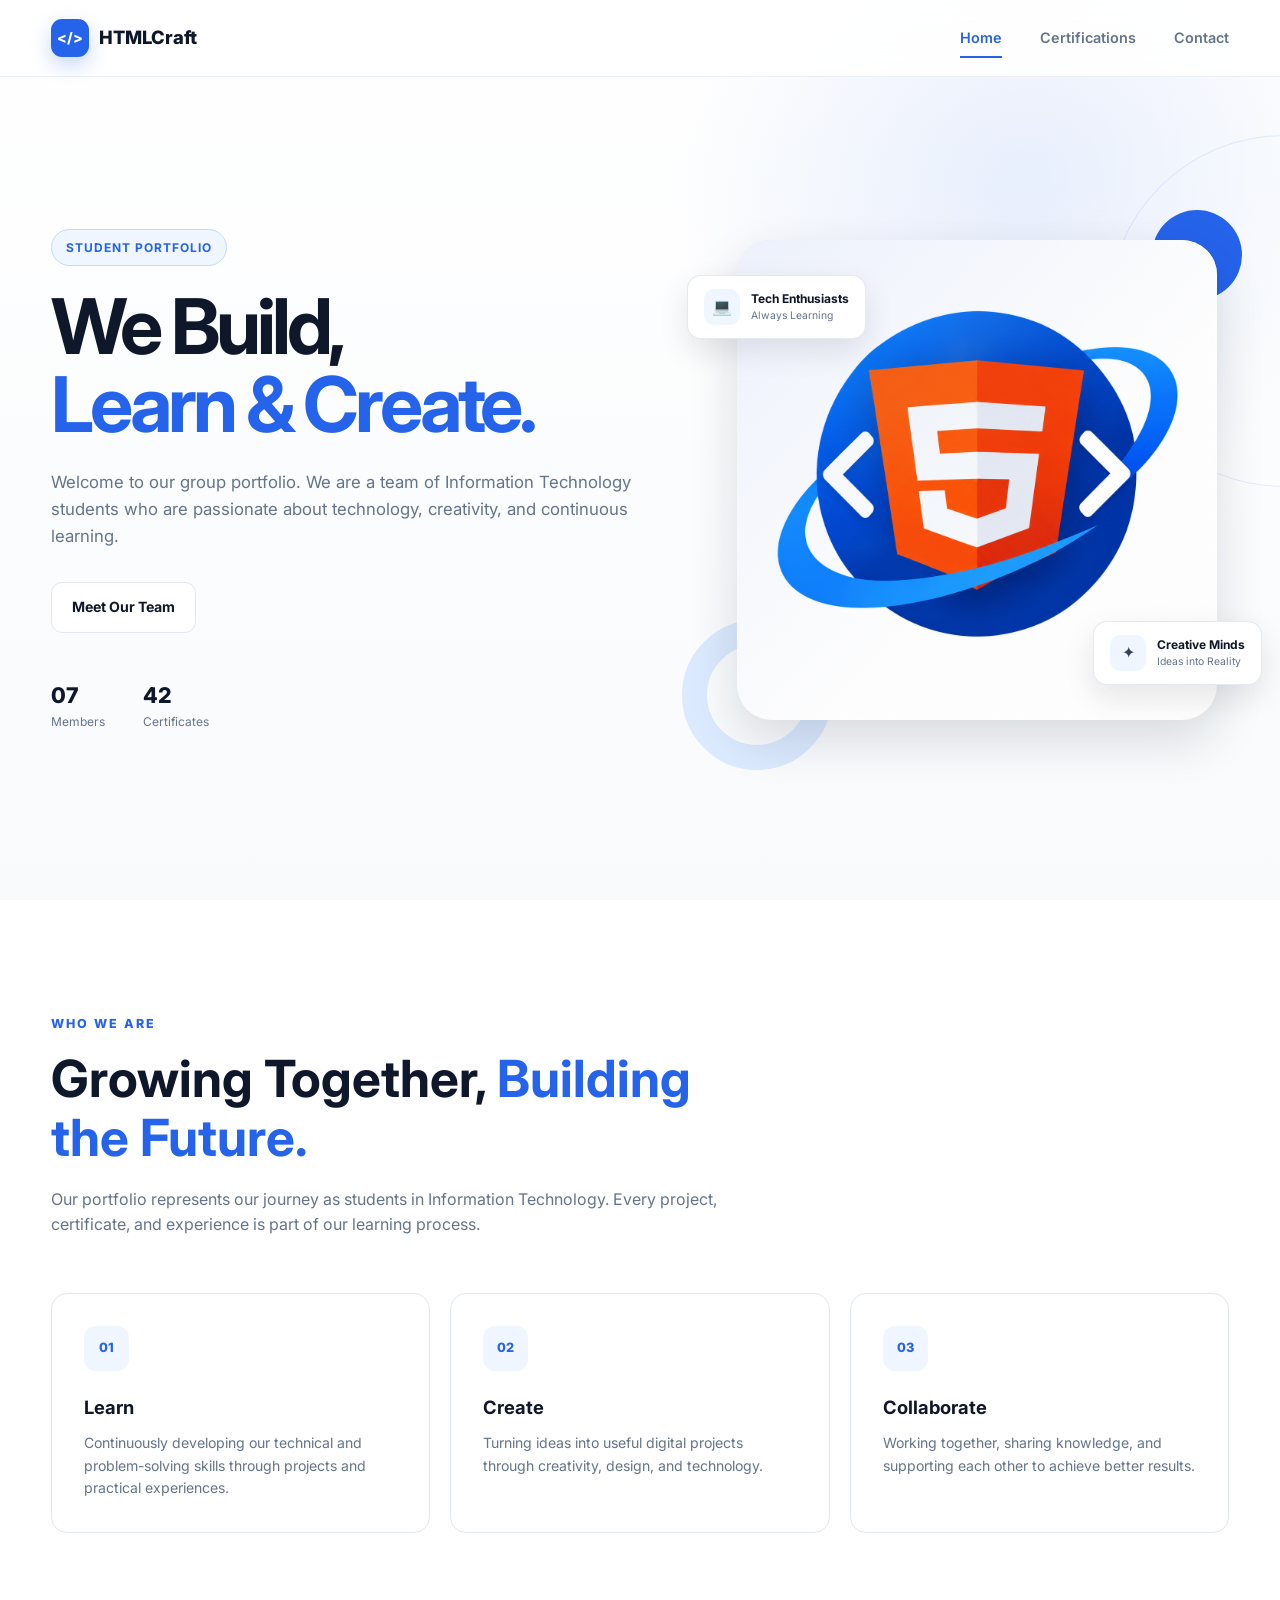
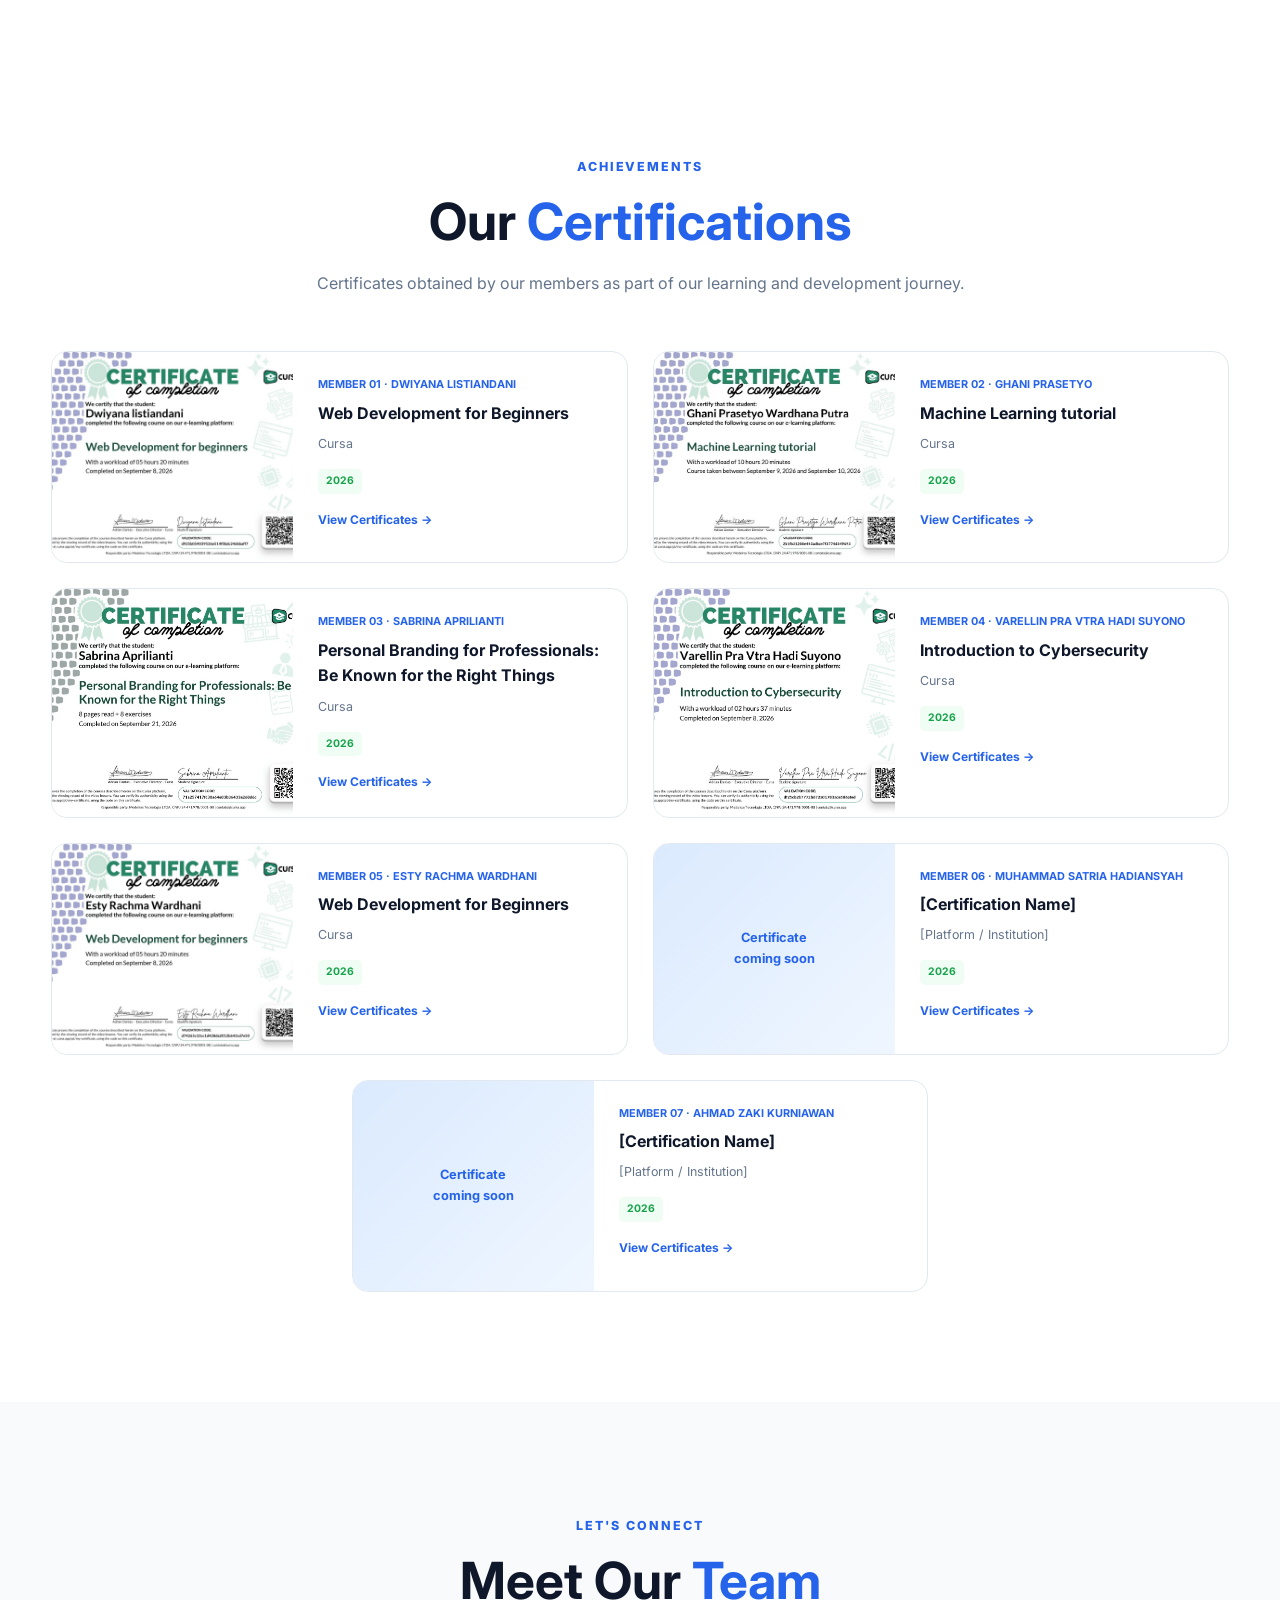
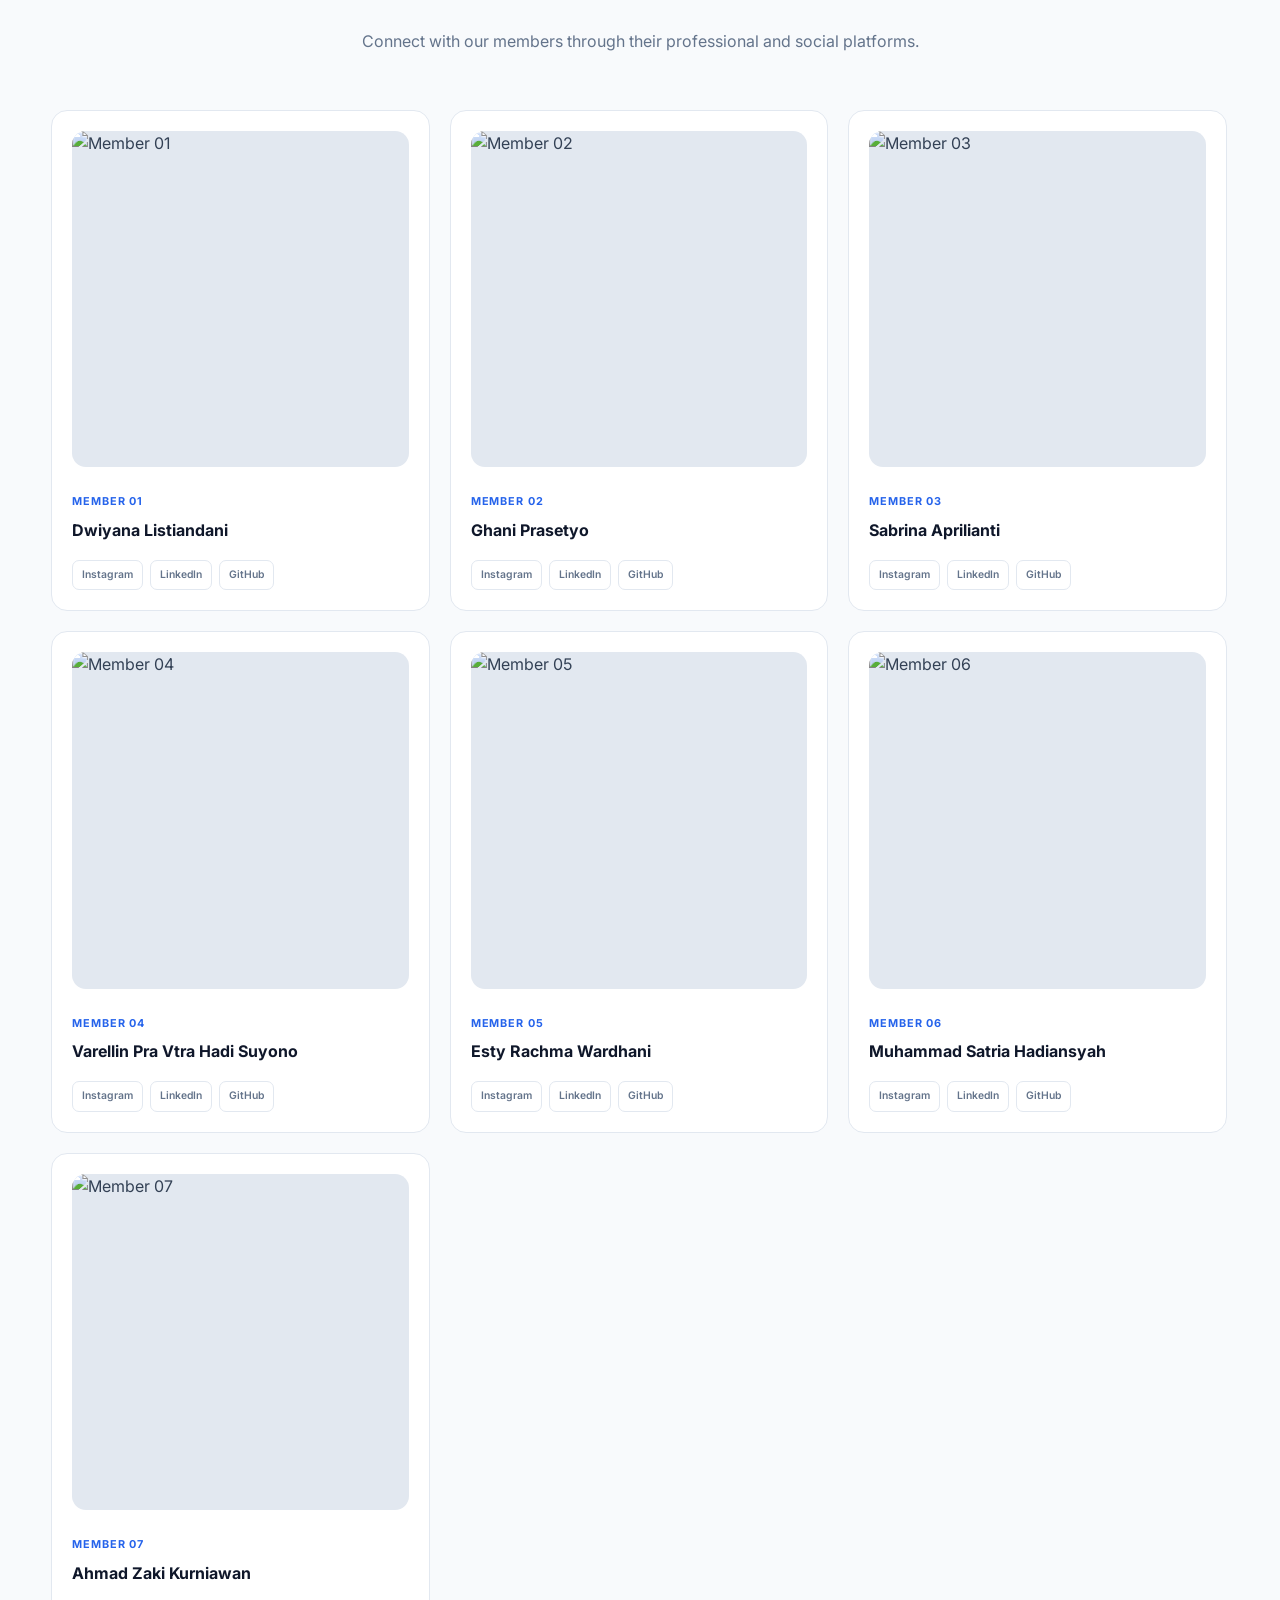
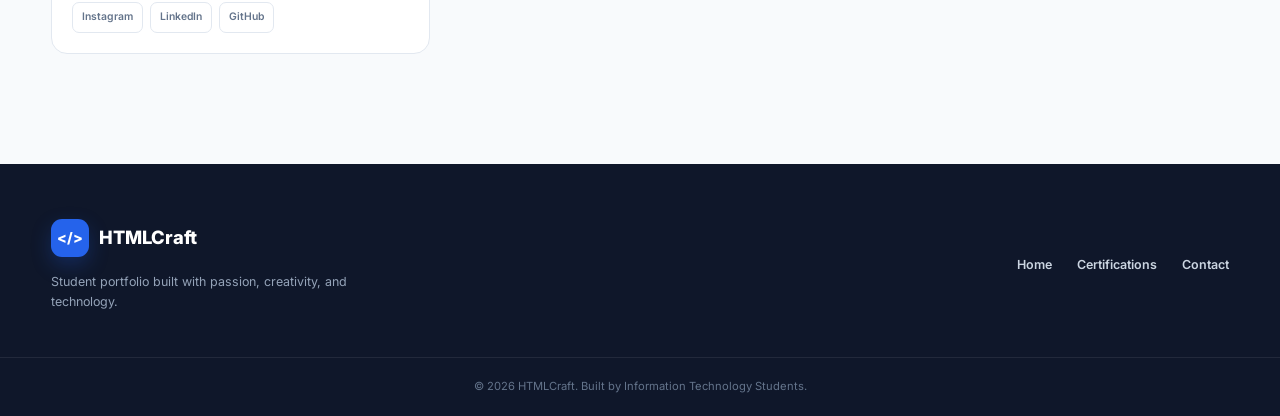
==== index.html @ 75cf4be9 "update sertifikat esty" ====
<!doctype html>
<html lang="en">
  <head>
    <meta charset="UTF-8" />
    <meta name="viewport" content="width=device-width, initial-scale=1.0" />

    <title>HTML_Creaft — Student Portfolio</title>

    <!-- Google Fonts -->
    <link rel="preconnect" href="https://fonts.googleapis.com" />
    <link rel="preconnect" href="https://fonts.gstatic.com" crossorigin />
    <link
      href="https://fonts.googleapis.com/css2?family=Inter:wght@400;500;600;700;800&display=swap"
      rel="stylesheet"
    />

    <!-- CSS -->
    <link rel="stylesheet" href="css/style.css" />
  </head>

  <body>
    <!-- ================= NAVBAR ================= -->
    <header class="navbar">
      <div class="container nav-container">
        <a href="#home" class="logo">
          <span class="logo-mark">&lt;/&gt;</span>
          <span>HTMLCraft</span>
        </a>

        <nav class="nav-menu" id="navMenu">
          <a href="#home" class="nav-link active" data-section="home">Home</a>
          <a href="#certifications" class="nav-link" data-section="certifications">Certifications</a>
          <a href="#contact" class="nav-link" data-section="contact">Contact</a>
        </nav>

        <button
          class="menu-toggle"
          id="menuToggle"
          aria-label="Open navigation menu"
        >
          <span></span>
          <span></span>
          <span></span>
        </button>
      </div>
    </header>

    <main>
      <!-- ================= HOME ================= -->
      <section class="hero" id="home">
        <div class="container hero-container">
          <!-- Hero Text -->
          <div class="hero-content">
            <span class="hero-badge"> Student Portfolio </span>

            <h1>
              We Build,
              <span>Learn & Create.</span>
            </h1>

            <p class="hero-description">
              Welcome to our group portfolio. We are a team of Information
              Technology students who are passionate about technology,
              creativity, and continuous learning.
            </p>

            <div class="hero-buttons">

              <a href="#contact" class="btn btn-secondary"> Meet Our Team </a>
            </div>

            <!-- Small statistics -->
            <div class="hero-stats">
              <div class="stat">
                <strong>07</strong>
                <span>Members</span>
              </div>

              <div class="stat">
                <strong>42</strong>
                <span>Certificates</span>
              </div>
            </div>
          </div>

          <!-- Hero Visual -->
          <div class="hero-visual">
            <div class="hero-image-wrapper">
              <div class="image-decoration decoration-one"></div>
              <div class="image-decoration decoration-two"></div>

              <div class="hero-image">
                <img
                  src="HTML5 Shield with Blue Orbit.png"
                  alt="HTMLCraft team"
                />
              </div>

              <!-- Floating Card -->
              <div class="floating-card floating-card-top">
                <span class="floating-icon">💻</span>
                <div>
                  <strong>Tech Enthusiasts</strong>
                  <small>Always Learning</small>
                </div>
              </div>

              <div class="floating-card floating-card-bottom">
                <span class="floating-icon">✦</span>
                <div>
                  <strong>Creative Minds</strong>
                  <small>Ideas into Reality</small>
                </div>
              </div>
            </div>
          </div>
        </div>
      </section>

      <!-- ================= ABOUT / INTRO ================= -->
      <section class="about section">
        <div class="container">
          <div class="section-heading">
            <span class="section-label">WHO WE ARE</span>

            <h2>
              Growing Together,
              <span>Building the Future.</span>
            </h2>

            <p>
              Our portfolio represents our journey as students in Information
              Technology. Every project, certificate, and experience is part of
              our learning process.
            </p>
          </div>

          <div class="about-grid">
            <div class="about-card">
              <div class="about-icon">01</div>

              <h3>Learn</h3>

              <p>
                Continuously developing our technical and problem-solving skills
                through projects and practical experiences.
              </p>
            </div>

            <div class="about-card">
              <div class="about-icon">02</div>

              <h3>Create</h3>

              <p>
                Turning ideas into useful digital projects through creativity,
                design, and technology.
              </p>
            </div>

            <div class="about-card">
              <div class="about-icon">03</div>

              <h3>Collaborate</h3>

              <p>
                Working together, sharing knowledge, and supporting each other
                to achieve better results.
              </p>
            </div>
          </div>
        </div>
      </section>

      <!-- ================= CERTIFICATION ================= -->
      <section class="certification section" id="certifications">
        <div class="container">
          <div class="section-heading section-heading-center">
            <span class="section-label"> ACHIEVEMENTS </span>

            <h2>
              Our
              <span>Certifications</span>
            </h2>

            <p>
              Certificates obtained by our members as part of our learning and
              development journey.
            </p>
          </div>

          <div class="certificate-grid">
            <!-- Certificate Member 01 -->
            <article class="certificate-card">
              <div class="certificate-image">
                <img
                  src="member-01/cert-1.jpg"
                  alt="Certificate Dwiyana Listiandani"
                  onerror="this.parentElement.classList.add('no-image');this.remove();"
                />
              </div>

              <div class="certificate-content">
                <span class="certificate-member"> Member 01 · Dwiyana Listiandani </span>

                <h3>Web Development for Beginners</h3>

                <p>Cursa</p>

                <span class="certificate-year"> 2026 </span>

                <a href="member-01/index.html" class="certificate-link">
                  View Certificates →
                </a>
              </div>
            </article>

            <!-- Certificate Member 02 -->
            <article class="certificate-card">
              <div class="certificate-image">
                <img
                  src="member-02/cert-1.jpg"
                  alt="Certificate Ghani Prasetyo"
                  onerror="this.parentElement.classList.add('no-image');this.remove();"
                />
              </div>

              <div class="certificate-content">
                <span class="certificate-member"> Member 02 · Ghani Prasetyo </span>

                <h3>Machine Learning tutorial</h3>

                <p>Cursa</p>

                <span class="certificate-year"> 2026 </span>

                <a href="member-02/index.html" class="certificate-link">
                  View Certificates →
                </a>
              </div>
            </article>

            <!-- Certificate Member 03 -->
            <article class="certificate-card">
              <div class="certificate-image">
                <img
                  src="member-03/cert-1.jpg"
                  alt="Certificate Sabrina Aprilianti"
                  onerror="this.parentElement.classList.add('no-image');this.remove();"
                />
              </div>

              <div class="certificate-content">
                <span class="certificate-member"> Member 03 · Sabrina Aprilianti </span>

                <h3>Personal Branding for Professionals: Be Known for the Right Things</h3>

                <p>Cursa</p>

                <span class="certificate-year"> 2026 </span>

                <a href="member-03/index.html" class="certificate-link">
                  View Certificates →
                </a>
              </div>
            </article>

            <!-- Certificate Member 04 -->
            <article class="certificate-card">
              <div class="certificate-image">
                <img
                  src="member-04/cert-1.jpeg"
                  alt="Certificate Varellin Pra Vtra Hadi Suyono"
                  onerror="this.parentElement.classList.add('no-image');this.remove();"
                />
              </div>

              <div class="certificate-content">
                <span class="certificate-member"> Member 04 · Varellin Pra Vtra Hadi Suyono </span>

                <h3>Introduction to Cybersecurity</h3>

                <p>Cursa</p>

                <span class="certificate-year"> 2026 </span>

                <a href="member-04/index.html" class="certificate-link">
                  View Certificates →
                </a>
              </div>
            </article>

            <!-- Certificate Member 05 -->
            <article class="certificate-card">
              <div class="certificate-image">
                <img
                  src="member-05/cert-1.jpg"
                  alt="Certificate Esty Rachma Wardhani"
                  onerror="this.parentElement.classList.add('no-image');this.remove();"
                />
              </div>

              <div class="certificate-content">
                <span class="certificate-member"> Member 05 · Esty Rachma Wardhani </span>

                <h3>Web Development for Beginners</h3>

                <p>Cursa</p>

                <span class="certificate-year"> 2026 </span>

                <a href="member-05/index.html" class="certificate-link">
                  View Certificates →
                </a>
              </div>
            </article>

            <!-- Certificate Member 06 -->
            <article class="certificate-card">
              <div class="certificate-image">
                <img
                  src="member-06/cert-1.jpg"
                  alt="Certificate Muhammad Satria Hadiansyah"
                  onerror="this.parentElement.classList.add('no-image');this.remove();"
                />
              </div>

              <div class="certificate-content">
                <span class="certificate-member"> Member 06 · Muhammad Satria Hadiansyah </span>

                <h3>[Certification Name]</h3>

                <p>[Platform / Institution]</p>

                <span class="certificate-year"> 2026 </span>

                <a href="member-06/index.html" class="certificate-link">
                  View Certificates →
                </a>
              </div>
            </article>

            <!-- Certificate Member 07 -->
            <article class="certificate-card">
              <div class="certificate-image">
                <img
                  src="member-07/cert-1.jpg"
                  alt="Certificate Ahmad Zaki Kurniawan"
                  onerror="this.parentElement.classList.add('no-image');this.remove();"
                />
              </div>

              <div class="certificate-content">
                <span class="certificate-member"> Member 07 · Ahmad Zaki Kurniawan </span>

                <h3>[Certification Name]</h3>

                <p>[Platform / Institution]</p>

                <span class="certificate-year"> 2026 </span>

                <a href="member-07/index.html" class="certificate-link">
                  View Certificates →
                </a>
              </div>
            </article>
          </div>
        </div>
      </section>

      <!-- ================= CONTACT ================= -->
      <section class="contact section" id="contact">
        <div class="container">
          <div class="section-heading section-heading-center">
            <span class="section-label"> LET'S CONNECT </span>

            <h2>
              Meet Our
              <span>Team</span>
            </h2>

            <p>
              Connect with our members through their professional and social
              platforms.
            </p>
          </div>

          <div class="members-grid">
            <!-- Member 1 -->
            <article class="member-card">
              <div class="member-image">
                <img
                  src="WhatsApp Image 2026-08-25 at 10.43.18.jpeg"
                  alt="Member 01"
                />
              </div>

              <div class="member-info">
                <span class="member-role"> Member 01 </span>

                <h3>Dwiyana Listiandani</h3>

                <div class="social-links">
                  <a
                    href="https://instagram.com/ynalstdn"
                    target="_blank"
                    aria-label="Instagram"
                  >
                    Instagram
                  </a>

                  <a
                    href="https://www.linkedin.com/in/dwi-yana-69056b42b/"
                    target="_blank"
                    aria-label="LinkedIn"
                  >
                    LinkedIn
                  </a>

                  <a
                    href="https://github.com/dwiyana12"
                    target="_blank"
                    aria-label="GitHub"
                  >
                    GitHub
                  </a>
                </div>
              </div>
            </article>

            <!-- Member 2 -->
            <article class="member-card">
              <div class="member-image">
                <img src="1787063438136.png" alt="Member 02" />
              </div>

              <div class="member-info">
                <span class="member-role"> Member 02 </span>

                <h3>Ghani Prasetyo</h3>

                <div class="social-links">
                  <a href="https://instagram.com/ghanipwp_" target="_blank">
                    Instagram
                  </a>

                  <a
                    href="https://www.linkedin.com/in/ghani-prasetyo-9216b642a?utm_source=share_via&utm_content=profile&utm_medium=member_ios"
                    target="_blank"
                  >
                    LinkedIn
                  </a>

                  <a href="https://github.com/Ghani-Prasetyo" target="_blank">
                    GitHub
                  </a>
                </div>
              </div>
            </article>

            <!-- Member 3 -->
            <article class="member-card">
              <div class="member-image">
                <img src="1787152727975.jpg" alt="Member 03" />
              </div>

              <div class="member-info">
                <span class="member-role"> Member 03 </span>

                <h3>Sabrina Aprilianti</h3>

                <div class="social-links">
                  <a href="https://instagram.com/sbrinaap_" target="_blank">
                    Instagram
                  </a>

                  <a
                    href="https://id.linkedin.com/in/sabrina-aprilianti-33143242b"
                    target="_blank"
                  >
                    LinkedIn
                  </a>

                  <a
                    href="https://github.com/sabrinaaprilianti440-ai"
                    target="_blank"
                  >
                    GitHub
                  </a>
                </div>
              </div>
            </article>

            <!-- Member 4 -->
            <article class="member-card">
              <div class="member-image">
                <img src="1787227420527.png" alt="Member 04" />
              </div>

              <div class="member-info">
                <span class="member-role"> Member 04 </span>

                <h3>Varellin Pra Vtra Hadi Suyono</h3>

                <div class="social-links">
                  <a href="https://instagram.com/varllinn" target="_blank">
                    Instagram
                  </a>

                  <a
                    href="https://www.linkedin.com/in/varelin-pra-a5774842b/"
                    target="_blank"
                  >
                    LinkedIn
                  </a>

                  <a href="https://github.com/Varellin-node" target="_blank">
                    GitHub
                  </a>
                </div>
              </div>
            </article>

            <!-- Member 5 -->
            <article class="member-card">
              <div class="member-image">
                <img src="1787143454616.png" alt="Member 05" />
              </div>

              <div class="member-info">
                <span class="member-role"> Member 05 </span>

                <h3>Esty Rachma Wardhani</h3>

                <div class="social-links">
                  <a href="https://instagram.com/rchm4__" target="_blank">
                    Instagram
                  </a>

                  <a
                    href="https://www.linkedin.com/in/esty-rachma-wardhani-a84837411?utm_source=share_via&utm_content=profile&utm_medium=member_android"
                    target="_blank"
                  >
                    LinkedIn
                  </a>

                  <a
                    href="https://github.com/EstyRachmaWardhani"
                    target="_blank"
                  >
                    GitHub
                  </a>
                </div>
              </div>
            </article>

            <!-- Member 6 -->
            <article class="member-card">
              <div class="member-image">
                <img src="1787232842586.png" alt="Member 06" />
              </div>

              <div class="member-info">
                <span class="member-role"> Member 06 </span>

                <h3>Muhammad Satria Hadiansyah</h3>

                <div class="social-links">
                  <a href="https://instagram.com/sat.ria_h" target="_blank">
                    Instagram
                  </a>

                  <a
                    href="https://www.linkedin.com/in/m-satria-hadiansyah-a6946842b"
                    target="_blank"
                  >
                    LinkedIn
                  </a>

                  <a
                    href="https://github.com/Satria-Hadiansyah"
                    target="_blank"
                  >
                    GitHub
                  </a>
                </div>
              </div>
            </article>
            <!-- Member 7 -->
            <article class="member-card">
              <div class="member-image">
                <img src="1787231195574.png" alt="Member 07" />
              </div>

              <div class="member-info">
                <span class="member-role"> Member 07 </span>

                <h3>Ahmad Zaki Kurniawan</h3>

                <div class="social-links">
                  <a href="https://instagram.com/ryzafocalors" target="_blank">
                    Instagram
                  </a>

                  <a
                    href="https://www.linkedin.com/in/ahmad-zaki-63880842b"
                    target="_blank"
                  >
                    LinkedIn
                  </a>

                  <a
                    href="https://github.com/AhmadZakiKurniawan"
                    target="_blank"
                  >
                    GitHub
                  </a>
                </div>
              </div>
            </article>
          </div>
        </div>
      </section>
    </main>

    <!-- ================= FOOTER ================= -->
    <footer class="footer">
      <div class="container footer-container">
        <div class="footer-brand">
          <a href="#home" class="logo">
            <span class="logo-mark">&lt;/&gt;</span>
            <span>HTMLCraft</span>
          </a>

          <p>
            Student portfolio built with passion, creativity, and technology.
          </p>
        </div>

        <div class="footer-links">
          <a href="#home">Home</a>
          <a href="#certifications">Certifications</a>
          <a href="#contact">Contact</a>
        </div>
      </div>

      <div class="footer-bottom">
        <p>© 2026 HTMLCraft. Built by Information Technology Students.</p>
      </div>
    </footer>

    <!-- JavaScript -->
    <script src="js/script.js"></script>
  </body>
</html>
---- css/style.css ----
/* =========================================================
   TECHNOVA — STUDENT PORTFOLIO
   style.css
   ========================================================= */


/* =========================================================
   1. ROOT VARIABLES
   ========================================================= */

:root {
    --primary: #2563eb;
    --primary-dark: #1d4ed8;
    --primary-light: #eff6ff;

    --dark: #0f172a;
    --dark-soft: #1e293b;

    --text: #334155;
    --text-light: #64748b;

    --white: #ffffff;
    --background: #f8fafc;
    --border: #e2e8f0;

    --success: #16a34a;

    --shadow-sm: 0 4px 15px rgba(15, 23, 42, 0.06);
    --shadow-md: 0 12px 30px rgba(15, 23, 42, 0.10);
    --shadow-lg: 0 20px 50px rgba(15, 23, 42, 0.14);

    --radius-sm: 10px;
    --radius-md: 16px;
    --radius-lg: 24px;

    --container: 1180px;

    --transition: 0.3s ease;
}


/* =========================================================
   2. RESET
   ========================================================= */

* {
    margin: 0;
    padding: 0;
    box-sizing: border-box;
}

html {
    scroll-behavior: smooth;
    scroll-padding-top: 90px;
}

body {
    font-family: "Inter", sans-serif;
    background: var(--background);
    color: var(--text);
    line-height: 1.6;
    overflow-x: hidden;
}

img {
    display: block;
    width: 100%;
    max-width: 100%;
}

a {
    color: inherit;
    text-decoration: none;
}

button {
    font: inherit;
}

ul {
    list-style: none;
}


/* =========================================================
   3. GLOBAL
   ========================================================= */

.container {
    width: min(92%, var(--container));
    margin-inline: auto;
}

.section {
    padding: 110px 0;
}

.section-heading {
    max-width: 700px;
    margin-bottom: 55px;
}

.section-heading-center {
    text-align: center;
    margin-left: auto;
    margin-right: auto;
}

.section-label {
    display: inline-block;

    color: var(--primary);

    font-size: 0.78rem;
    font-weight: 800;
    letter-spacing: 0.16em;

    margin-bottom: 15px;
}

.section-heading h2 {
    color: var(--dark);

    font-size: clamp(2rem, 4vw, 3.2rem);
    line-height: 1.15;

    margin-bottom: 20px;
}

.section-heading h2 span {
    color: var(--primary);
}

.section-heading p {
    color: var(--text-light);
    font-size: 1rem;
}


/* =========================================================
   4. NAVBAR
   ========================================================= */

.navbar {
    position: fixed;
    top: 0;
    left: 0;

    width: 100%;

    z-index: 1000;

    background: rgba(255, 255, 255, 0.88);
    backdrop-filter: blur(14px);

    border-bottom: 1px solid rgba(226, 232, 240, 0.7);

    transition: var(--transition);
}

.nav-container {
    min-height: 76px;

    display: flex;
    align-items: center;
    justify-content: space-between;
}


/* Logo */

.logo {
    display: inline-flex;
    align-items: center;
    gap: 10px;

    color: var(--dark);

    font-size: 1.15rem;
    font-weight: 800;
}

.logo-mark {
    width: 38px;
    height: 38px;

    display: grid;
    place-items: center;

    border-radius: 11px;

    background: var(--primary);
    color: var(--white);

    font-size: 0.9rem;
    font-weight: 800;

    box-shadow: 0 8px 20px rgba(37, 99, 235, 0.25);
}


/* Navigation */

.nav-menu {
    display: flex;
    align-items: center;
    gap: 38px;
}

.nav-link {
    position: relative;

    color: var(--text-light);

    font-size: 0.9rem;
    font-weight: 600;

    padding: 8px 0;

    transition: var(--transition);
}

.nav-link::after {
    content: "";

    position: absolute;

    left: 0;
    bottom: 0;

    width: 0;
    height: 2px;

    background: var(--primary);

    transition: var(--transition);
}

.nav-link:hover,
.nav-link.active {
    color: var(--primary);
}

.nav-link:hover::after,
.nav-link.active::after {
    width: 100%;
}


/* Mobile menu button */

.menu-toggle {
    display: none;

    width: 42px;
    height: 42px;

    border: 1px solid var(--border);
    border-radius: 10px;

    background: var(--white);

    cursor: pointer;
}

.menu-toggle span {
    display: block;

    width: 20px;
    height: 2px;

    margin: 4px auto;

    background: var(--dark);

    transition: var(--transition);
}


/* =========================================================
   5. HERO
   ========================================================= */

.hero {
    position: relative;

    min-height: 100vh;

    padding-top: 150px;
    padding-bottom: 90px;

    display: flex;
    align-items: center;

    background:
        radial-gradient(
            circle at 80% 20%,
            rgba(37, 99, 235, 0.10),
            transparent 28%
        ),
        linear-gradient(
            180deg,
            #ffffff 0%,
            #f8fafc 100%
        );

    overflow: hidden;
}

.hero::before {
    content: "";

    position: absolute;

    width: 350px;
    height: 350px;

    top: 15%;
    right: -180px;

    border: 1px solid rgba(37, 99, 235, 0.12);

    border-radius: 50%;
}

.hero-container {
    display: flex;

    align-items: center;
    justify-content: space-between;

    gap: 80px;
}


/* Hero content */

.hero-content {
    width: 52%;
}

.hero-badge {
    display: inline-flex;

    padding: 8px 14px;

    margin-bottom: 22px;

    border: 1px solid #bfdbfe;
    border-radius: 50px;

    background: var(--primary-light);
    color: var(--primary);

    font-size: 0.75rem;
    font-weight: 700;
    letter-spacing: 0.08em;
    text-transform: uppercase;
}

.hero h1 {
    max-width: 700px;

    color: var(--dark);

    font-size: clamp(3rem, 6vw, 5.5rem);

    line-height: 1.02;

    letter-spacing: -0.055em;

    margin-bottom: 25px;
}

.hero h1 span {
    display: block;
    color: var(--primary);
}

.hero-description {
    max-width: 610px;

    color: var(--text-light);

    font-size: 1.05rem;

    margin-bottom: 32px;
}


/* Hero buttons */

.hero-buttons {
    display: flex;

    align-items: center;

    gap: 14px;

    margin-bottom: 45px;
}

.btn {
    display: inline-flex;

    align-items: center;
    justify-content: center;

    gap: 10px;

    padding: 13px 20px;

    border-radius: 11px;

    font-size: 0.88rem;
    font-weight: 700;

    transition: var(--transition);
}

.btn-primary {
    background: var(--primary);
    color: var(--white);

    box-shadow: 0 10px 25px rgba(37, 99, 235, 0.22);
}

.btn-primary:hover {
    background: var(--primary-dark);

    transform: translateY(-3px);

    box-shadow: 0 15px 30px rgba(37, 99, 235, 0.28);
}

.btn-secondary {
    border: 1px solid var(--border);

    background: var(--white);

    color: var(--dark);
}

.btn-secondary:hover {
    border-color: var(--primary);

    color: var(--primary);

    transform: translateY(-3px);
}


/* Hero statistics */

.hero-stats {
    display: flex;

    align-items: center;

    gap: 38px;
}

.stat {
    display: flex;
    flex-direction: column;
}

.stat strong {
    color: var(--dark);

    font-size: 1.35rem;
    font-weight: 800;
}

.stat span {
    color: var(--text-light);

    font-size: 0.75rem;
}


/* =========================================================
   6. HERO VISUAL
   ========================================================= */

.hero-visual {
    width: 44%;

    display: flex;
    justify-content: center;
}

.hero-image-wrapper {
    position: relative;

    width: min(100%, 480px);
}

.hero-image {
    position: relative;

    aspect-ratio: 1 / 1;

    overflow: hidden;

    border-radius: 35px;

    background: #dbeafe;

    box-shadow: var(--shadow-lg);

    z-index: 2;
}

.hero-image::after {
    content: "";

    position: absolute;

    inset: 0;

    background:
        linear-gradient(
            135deg,
            rgba(37, 99, 235, 0.08),
            transparent 60%
        );
}

.hero-image img {
    height: 100%;

    object-fit: cover;

    transition: transform 0.7s ease;
}

.hero-image:hover img {
    transform: scale(1.04);
}


/* Decorations */

.image-decoration {
    position: absolute;

    border-radius: 50%;
}

.decoration-one {
    width: 90px;
    height: 90px;

    top: -30px;
    right: -25px;

    background: var(--primary);

    z-index: 1;
}

.decoration-two {
    width: 150px;
    height: 150px;

    bottom: -50px;
    left: -55px;

    border: 25px solid #dbeafe;

    background: transparent;

    z-index: 1;
}


/* Floating cards */

.floating-card {
    position: absolute;

    display: flex;

    align-items: center;

    gap: 11px;

    padding: 13px 16px;

    background: var(--white);

    border: 1px solid rgba(226, 232, 240, 0.9);

    border-radius: 14px;

    box-shadow: var(--shadow-md);

    z-index: 3;
}

.floating-card strong {
    display: block;

    color: var(--dark);

    font-size: 0.75rem;
}

.floating-card small {
    display: block;

    color: var(--text-light);

    font-size: 0.65rem;
}

.floating-icon {
    width: 36px;
    height: 36px;

    display: grid;
    place-items: center;

    border-radius: 10px;

    background: var(--primary-light);

    font-size: 1rem;
}

.floating-card-top {
    top: 35px;
    left: -50px;
}

.floating-card-bottom {
    bottom: 35px;
    right: -45px;
}


/* =========================================================
   7. ABOUT
   ========================================================= */

.about {
    background: var(--white);
}

.about-grid {
    display: flex;

    gap: 20px;
}

.about-card {
    flex: 1;

    padding: 32px;

    border: 1px solid var(--border);

    border-radius: var(--radius-md);

    background: var(--white);

    transition: var(--transition);
}

.about-card:hover {
    transform: translateY(-7px);

    border-color: #bfdbfe;

    box-shadow: var(--shadow-md);
}

.about-icon {
    width: 45px;
    height: 45px;

    display: grid;
    place-items: center;

    margin-bottom: 22px;

    border-radius: 12px;

    background: var(--primary-light);

    color: var(--primary);

    font-size: 0.8rem;
    font-weight: 800;
}

.about-card h3 {
    color: var(--dark);

    font-size: 1.15rem;

    margin-bottom: 10px;
}

.about-card p {
    color: var(--text-light);

    font-size: 0.88rem;
}


/* =========================================================
   8. PORTFOLIO
   ========================================================= */

.portfolio {
    background: var(--background);
}

.portfolio-filter {
    display: flex;

    justify-content: center;

    gap: 8px;

    margin-bottom: 40px;
}

.filter-btn {
    padding: 9px 18px;

    border: 1px solid var(--border);
    border-radius: 50px;

    background: var(--white);

    color: var(--text-light);

    font-size: 0.78rem;
    font-weight: 600;

    cursor: pointer;

    transition: var(--transition);
}

.filter-btn:hover,
.filter-btn.active {
    border-color: var(--primary);

    background: var(--primary);

    color: var(--white);
}


/* Portfolio grid */

.portfolio-grid {
    display: flex;

    flex-direction: row;

    flex-wrap: wrap;

    gap: 25px;
}

.portfolio-card {
    width: calc(50% - 12.5px);

    overflow: hidden;

    border: 1px solid var(--border);

    border-radius: var(--radius-lg);

    background: var(--white);

    box-shadow: var(--shadow-sm);

    transition: var(--transition);
}

.portfolio-card:hover {
    transform: translateY(-8px);

    box-shadow: var(--shadow-lg);
}


/* Portfolio image */

.portfolio-image {
    position: relative;

    height: 250px;

    overflow: hidden;

    background: #e2e8f0;
}

.portfolio-image img {
    height: 100%;

    object-fit: cover;

    transition: transform 0.6s ease;
}

.portfolio-card:hover .portfolio-image img {
    transform: scale(1.06);
}

.portfolio-category {
    position: absolute;

    left: 18px;
    bottom: 18px;

    padding: 7px 11px;

    border-radius: 7px;

    background: rgba(15, 23, 42, 0.82);

    color: var(--white);

    font-size: 0.68rem;
    font-weight: 600;
}


/* Portfolio content */

.portfolio-content {
    padding: 25px;
}

.portfolio-member {
    color: var(--primary);

    font-size: 0.7rem;
    font-weight: 700;

    text-transform: uppercase;

    letter-spacing: 0.08em;
}

.portfolio-content h3 {
    color: var(--dark);

    font-size: 1.2rem;

    margin: 7px 0 9px;
}

.portfolio-content p {
    color: var(--text-light);

    font-size: 0.83rem;

    margin-bottom: 18px;
}


/* Technology tags */

.tech-stack {
    display: flex;

    flex-wrap: wrap;

    gap: 6px;

    margin-bottom: 20px;
}

.tech-stack span {
    padding: 5px 9px;

    border-radius: 6px;

    background: #f1f5f9;

    color: var(--text);

    font-size: 0.65rem;
    font-weight: 600;
}

.project-link {
    color: var(--primary);

    font-size: 0.78rem;
    font-weight: 700;

    transition: var(--transition);
}

.project-link:hover {
    color: var(--primary-dark);

    letter-spacing: 0.02em;
}


/* =========================================================
   9. CERTIFICATION
   ========================================================= */

.certification {
    background: var(--white);
}

.certificate-grid {
    display: flex;

    flex-direction: row;

    flex-wrap: wrap;

    gap: 25px;
}

.certificate-card {
    display: flex;

    width: calc(50% - 12.5px);

    overflow: hidden;

    border: 1px solid var(--border);

    border-radius: var(--radius-md);

    background: var(--white);

    transition: var(--transition);
}

.certificate-card:hover {
    transform: translateY(-5px);

    box-shadow: var(--shadow-md);
}

.certificate-image {
    width: 42%;

    min-height: 210px;

    background: #e2e8f0;
}

.certificate-image img {
    height: 100%;

    object-fit: cover;
}

.certificate-content {
    width: 58%;

    padding: 25px;
}

.certificate-member {
    color: var(--primary);

    font-size: 0.68rem;
    font-weight: 700;

    text-transform: uppercase;
}

.certificate-content h3 {
    color: var(--dark);

    font-size: 1rem;

    margin: 8px 0;
}

.certificate-content p {
    color: var(--text-light);

    font-size: 0.78rem;

    margin-bottom: 12px;
}

.certificate-year {
    display: inline-block;

    margin-bottom: 16px;

    padding: 4px 8px;

    border-radius: 5px;

    background: #f0fdf4;

    color: var(--success);

    font-size: 0.65rem;
    font-weight: 700;
}

.certificate-link {
    display: block;

    color: var(--primary);

    font-size: 0.75rem;
    font-weight: 700;
}


/* =========================================================
   10. CONTACT / TEAM
   ========================================================= */

.contact {
    background: var(--background);
}

.members-grid {
    display: flex;

    flex-direction: row;

    flex-wrap: wrap;

    gap: 20px;
}

.member-card {
    width: calc(33.333% - 14px);

    padding: 20px;

    border: 1px solid var(--border);

    border-radius: var(--radius-md);

    background: var(--white);

    transition: var(--transition);
}

.member-card:hover {
    transform: translateY(-6px);

    box-shadow: var(--shadow-md);
}


/* Member image */

.member-image {
    width: 100%;

    aspect-ratio: 1 / 1;

    overflow: hidden;

    margin-bottom: 20px;

    border-radius: 14px;

    background: #e2e8f0;
}

.member-image img {
    height: 100%;

    object-fit: cover;

    transition: transform 0.5s ease;
}

.member-card:hover .member-image img {
    transform: scale(1.05);
}


/* Member info */

.member-role {
    color: var(--primary);

    font-size: 0.68rem;
    font-weight: 700;

    text-transform: uppercase;

    letter-spacing: 0.08em;
}

.member-info h3 {
    color: var(--dark);

    font-size: 1rem;

    margin: 5px 0 16px;
}


/* Social links */

.social-links {
    display: flex;

    flex-wrap: wrap;

    gap: 7px;
}

.social-links a {
    padding: 6px 9px;

    border: 1px solid var(--border);

    border-radius: 7px;

    color: var(--text-light);

    font-size: 0.65rem;
    font-weight: 600;

    transition: var(--transition);
}

.social-links a:hover {
    border-color: var(--primary);

    background: var(--primary);

    color: var(--white);
}


/* =========================================================
   11. FOOTER
   ========================================================= */

.footer {
    background: var(--dark);

    color: var(--white);
}

.footer-container {
    display: flex;

    align-items: center;
    justify-content: space-between;

    gap: 40px;

    padding-top: 55px;
    padding-bottom: 45px;
}

.footer .logo {
    color: var(--white);

    margin-bottom: 15px;
}

.footer-brand p {
    max-width: 350px;

    color: #94a3b8;

    font-size: 0.78rem;
}

.footer-links {
    display: flex;

    gap: 25px;
}

.footer-links a {
    color: #cbd5e1;

    font-size: 0.78rem;
    font-weight: 600;

    transition: var(--transition);
}

.footer-links a:hover {
    color: var(--white);
}

.footer-bottom {
    padding: 20px;

    border-top: 1px solid rgba(255, 255, 255, 0.08);

    text-align: center;
}

.footer-bottom p {
    color: #64748b;

    font-size: 0.7rem;
}


/* =========================================================
   12. SCROLL ANIMATION
   ========================================================= */

.about-card,
.portfolio-card,
.certificate-card,
.member-card {
    opacity: 1;

    transform: translateY(0);
}


/* =========================================================
   13. RESPONSIVE — TABLET
   ========================================================= */

@media (max-width: 900px) {

    .section {
        padding: 85px 0;
    }


    /* Navbar */

    .nav-menu {
        gap: 22px;
    }


    /* Hero */

    .hero {
        padding-top: 130px;
    }

    .hero-container {
        gap: 45px;
    }

    .hero h1 {
        font-size: clamp(2.8rem, 7vw, 4.2rem);
    }

    .hero-content {
        width: 54%;
    }

    .hero-visual {
        width: 46%;
    }

    .floating-card-top {
        left: -25px;
    }

    .floating-card-bottom {
        right: -20px;
    }


    /* Portfolio */

    .portfolio-card {
        width: calc(50% - 12.5px);
    }


    /* Team */

    .member-card {
        width: calc(50% - 10px);
    }


    /* Certificates */

    .certificate-card {
        width: 100%;
    }

}


/* =========================================================
   14. RESPONSIVE — MOBILE
   ========================================================= */

@media (max-width: 700px) {

    .section {
        padding: 70px 0;
    }


    /* Navbar */

    .nav-container {
        min-height: 68px;
    }

    .menu-toggle {
        display: block;
    }

    .nav-menu {
        position: absolute;

        top: 68px;
        left: 0;

        width: 100%;

        display: flex;

        flex-direction: column;

        align-items: stretch;

        gap: 0;

        padding: 12px 4% 20px;

        background: rgba(255, 255, 255, 0.98);

        border-bottom: 1px solid var(--border);

        box-shadow: var(--shadow-md);

        opacity: 0;

        visibility: hidden;

        transform: translateY(-10px);

        transition: var(--transition);
    }

    .nav-menu.active {
        opacity: 1;

        visibility: visible;

        transform: translateY(0);
    }

    .nav-link {
        padding: 13px 5px;
    }

    .nav-link::after {
        display: none;
    }


    /* Hero */

    .hero {
        min-height: auto;

        padding-top: 120px;
        padding-bottom: 70px;
    }

    .hero-container {

        flex-direction: column;

        align-items: stretch;

        gap: 65px;
    }

    .hero-content,
    .hero-visual {
        width: 100%;
    }

    .hero h1 {
        font-size: clamp(2.7rem, 14vw, 4rem);
    }

    .hero-description {
        font-size: 0.9rem;
    }

    .hero-buttons {
        flex-wrap: wrap;
    }

    .hero-stats {
        gap: 25px;
    }

    .hero-visual {
        justify-content: center;
    }

    .hero-image-wrapper {
        width: min(100%, 400px);
    }

    .floating-card-top {
        left: -10px;
    }

    .floating-card-bottom {
        right: -10px;
    }


    /* About */

    .about-grid {
        flex-direction: column;
    }

    .about-card {
        width: 100%;
    }


    /* Portfolio */

    .portfolio-grid {
        flex-direction: column;
    }

    .portfolio-card {
        width: 100%;
    }

    .portfolio-filter {
        flex-wrap: wrap;
    }


    /* Certificates */

    .certificate-grid {
        flex-direction: column;
    }

    .certificate-card {
        width: 100%;

        flex-direction: column;
    }

    .certificate-image {
        width: 100%;

        height: 220px;

        min-height: auto;
    }

    .certificate-content {
        width: 100%;
    }


    /* Members */

    .members-grid {
        flex-direction: column;
    }

    .member-card {
        width: 100%;
    }


    /* Footer */

    .footer-container {
        flex-direction: column;

        align-items: flex-start;
    }

    .footer-links {
        flex-wrap: wrap;
    }

}


/* =========================================================
   15. SMALL MOBILE
   ========================================================= */

@media (max-width: 420px) {

    .container {
        width: min(90%, var(--container));
    }

    .logo {
        font-size: 1rem;
    }

    .logo-mark {
        width: 34px;
        height: 34px;

        font-size: 0.75rem;
    }

    .hero h1 {
        font-size: 2.65rem;
    }

    .hero-buttons {
        flex-direction: column;

        align-items: stretch;
    }

    .btn {
        width: 100%;
    }

    .hero-stats {
        justify-content: space-between;
    }

    .floating-card {
        padding: 10px 12px;
    }

    .floating-card strong {
        font-size: 0.65rem;
    }

    .floating-card small {
        font-size: 0.58rem;
    }

    .floating-card-top {
        left: -5px;
        top: 20px;
    }

    .floating-card-bottom {
        right: -5px;
        bottom: 20px;
    }

}

/* =========================================================
   16. TAMBAHAN — SERTIFIKAT (halaman utama & certificates.html)
   ========================================================= */

/* 7 kartu: kartu terakhir otomatis di tengah */
.certificate-grid {
    justify-content: center;
}

.certificate-member {
    display: block;
    line-height: 1.4;
}

.certificate-count {
    display: inline-block;
    margin: 0 0 16px 6px;
    padding: 4px 8px;

    border-radius: 5px;

    background: var(--primary-light);
    color: var(--primary);

    font-size: 0.65rem;
    font-weight: 700;
}

/* Placeholder kalau gambar belum diupload */
.no-image {
    position: relative;
    background: linear-gradient(135deg, #dbeafe, #eff6ff);
}

.no-image::before {
    content: "Certificate\A coming soon";
    white-space: pre;
    text-align: center;

    position: absolute;
    inset: 0;

    display: grid;
    place-items: center;

    color: var(--primary);
    font-size: 0.8rem;
    font-weight: 700;
}


/* ---------- Halaman certificates.html ---------- */

.member-hero {
    padding: 130px 0 40px;

    background:
        radial-gradient(circle at 80% 20%, rgba(37, 99, 235, 0.10), transparent 30%),
        linear-gradient(180deg, #ffffff 0%, #f8fafc 100%);
}

.back-link {
    display: inline-block;
    margin-bottom: 28px;

    color: var(--primary);
    font-size: 0.85rem;
    font-weight: 700;

    transition: var(--transition);
}

.back-link:hover {
    color: var(--primary-dark);
    transform: translateX(-4px);
}

.member-banner {
    display: flex;
    align-items: center;
    gap: 28px;
}

.member-banner-photo {
    flex-shrink: 0;

    width: 110px;
    height: 110px;

    overflow: hidden;

    border: 4px solid var(--white);
    border-radius: 50%;

    background: #e2e8f0;

    box-shadow: var(--shadow-md);
}

.member-banner-photo img {
    height: 100%;
    object-fit: cover;
}

.member-banner h1 {
    margin: 4px 0 12px;

    color: var(--dark);

    font-size: clamp(1.6rem, 4vw, 2.6rem);
    line-height: 1.15;
    letter-spacing: -0.03em;
}

.section-tight {
    padding: 40px 0 100px;
}

.gallery-grid {
    display: grid;
    grid-template-columns: repeat(3, 1fr);
    gap: 24px;
}

.gallery-card {
    overflow: hidden;

    border: 1px solid var(--border);
    border-radius: var(--radius-md);

    background: var(--white);

    transition: var(--transition);
}

.gallery-card:hover {
    transform: translateY(-6px);
    box-shadow: var(--shadow-md);
}

.gallery-image {
    display: block;

    width: 100%;
    aspect-ratio: 4 / 3;

    overflow: hidden;

    border: 0;

    background: #e2e8f0;

    cursor: zoom-in;
}

.gallery-image.no-image {
    cursor: default;
}

.gallery-image img {
    height: 100%;
    object-fit: cover;

    transition: transform 0.5s ease;
}

.gallery-card:hover .gallery-image img {
    transform: scale(1.05);
}

.gallery-body {
    padding: 20px 22px 24px;
}

.gallery-body h3 {
    margin: 8px 0;

    color: var(--dark);
    font-size: 1rem;
}

.gallery-body p {
    margin-bottom: 12px;

    color: var(--text-light);
    font-size: 0.8rem;
}

.gallery-body .certificate-year {
    margin-bottom: 0;
}

/* Navigasi antar anggota */
.member-nav {
    display: flex;
    align-items: center;
    justify-content: space-between;
    gap: 16px;

    margin-top: 60px;
    padding-top: 30px;

    border-top: 1px solid var(--border);
}

.member-switcher {
    display: flex;
    flex-wrap: wrap;
    justify-content: center;
    gap: 6px;
}

.switch-chip {
    width: 34px;
    height: 34px;

    display: grid;
    place-items: center;

    border: 1px solid var(--border);
    border-radius: 50%;

    background: var(--white);
    color: var(--text-light);

    font-size: 0.72rem;
    font-weight: 700;

    transition: var(--transition);
}

.switch-chip:hover,
.switch-chip.active {
    border-color: var(--primary);
    background: var(--primary);
    color: var(--white);
}

/* Lightbox */
.lightbox {
    position: fixed;
    inset: 0;
    z-index: 2000;

    display: flex;
    flex-direction: column;
    align-items: center;
    justify-content: center;
    gap: 14px;

    padding: 30px;

    background: rgba(15, 23, 42, 0.92);

    opacity: 0;
    visibility: hidden;

    transition: var(--transition);

    cursor: zoom-out;
}

.lightbox.open {
    opacity: 1;
    visibility: visible;
}

.lightbox img {
    width: auto;
    max-width: min(95vw, 1100px);
    max-height: 80vh;

    border-radius: 10px;

    box-shadow: var(--shadow-lg);

    cursor: default;
}

.lightbox p {
    color: var(--white);
    font-size: 0.9rem;
    font-weight: 600;
}

@media (max-width: 900px) {
    .gallery-grid {
        grid-template-columns: repeat(2, 1fr);
    }
}

@media (max-width: 700px) {
    .member-hero {
        padding-top: 105px;
    }

    .member-banner {
        flex-direction: column;
        align-items: flex-start;
        gap: 18px;
    }

    .gallery-grid {
        grid-template-columns: 1fr;
    }

    .member-nav {
        flex-direction: column;
    }

    .member-nav .btn {
        width: 100%;
    }
}
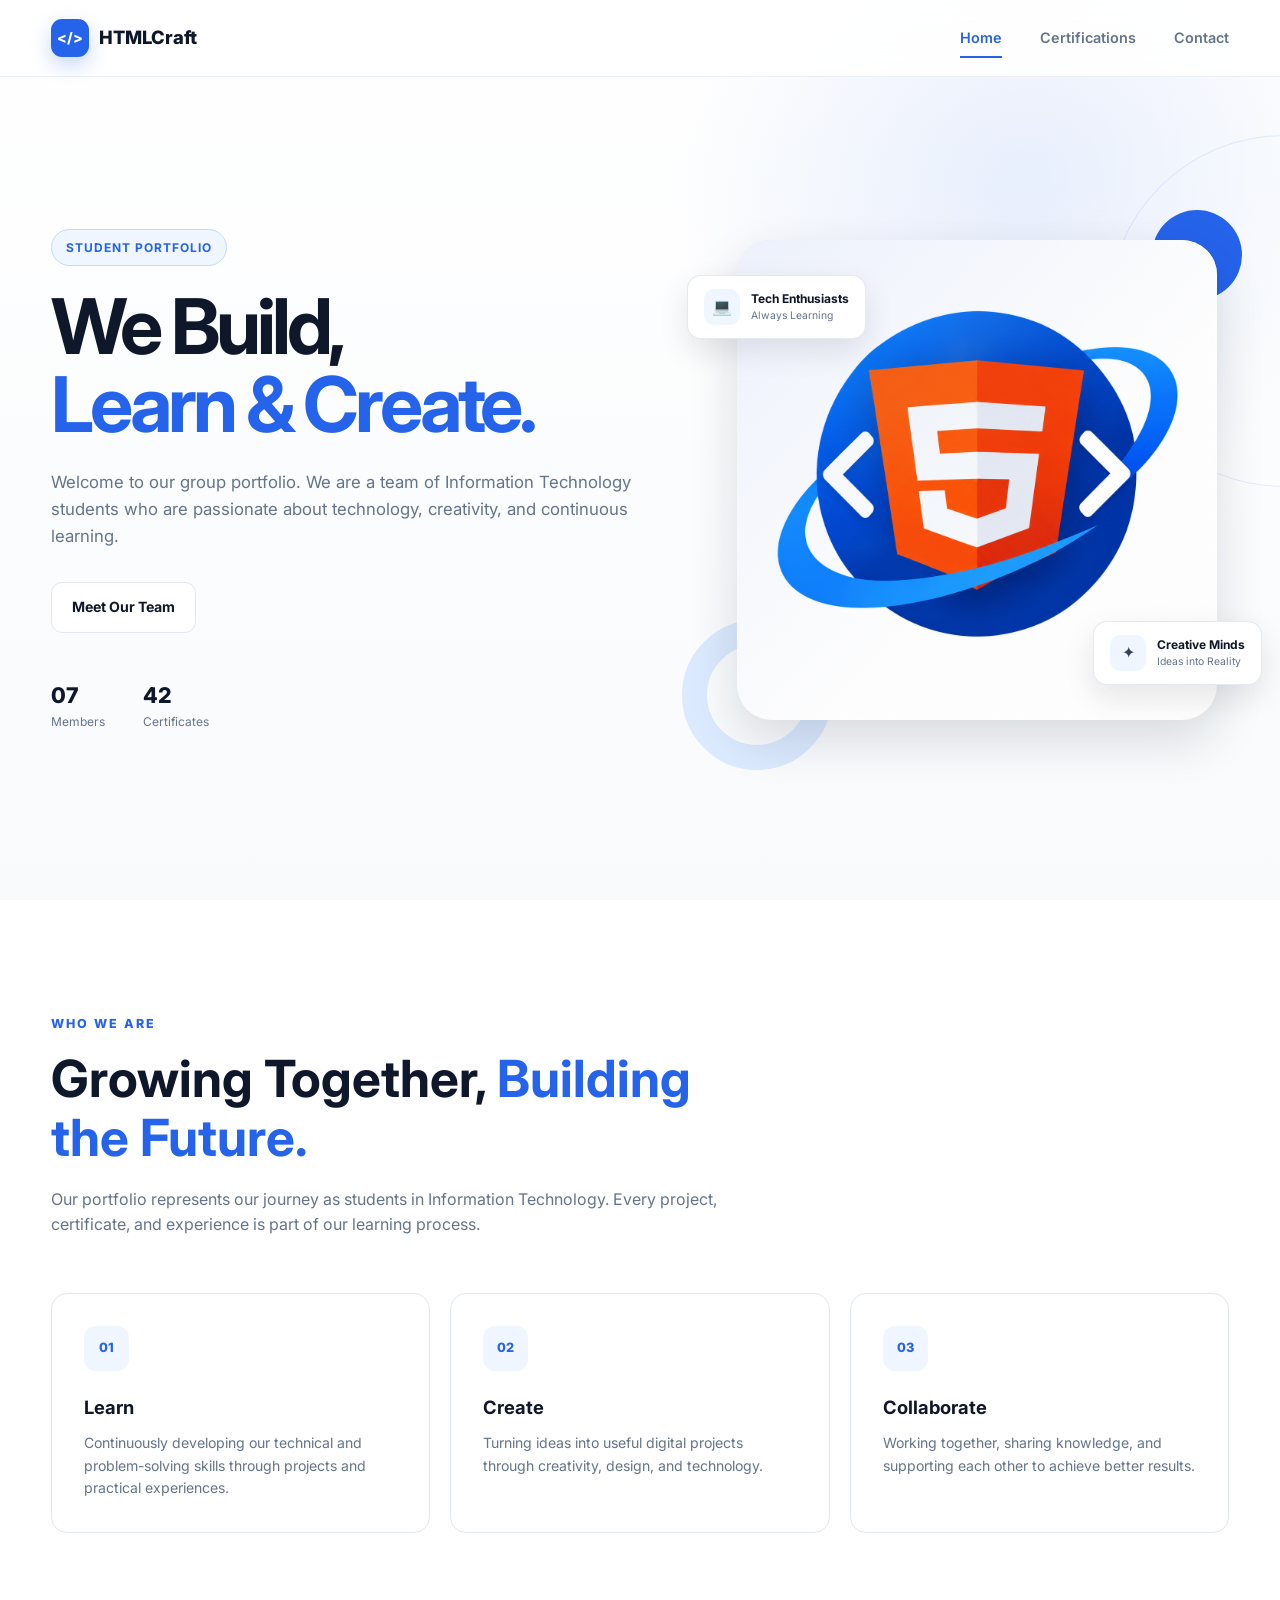
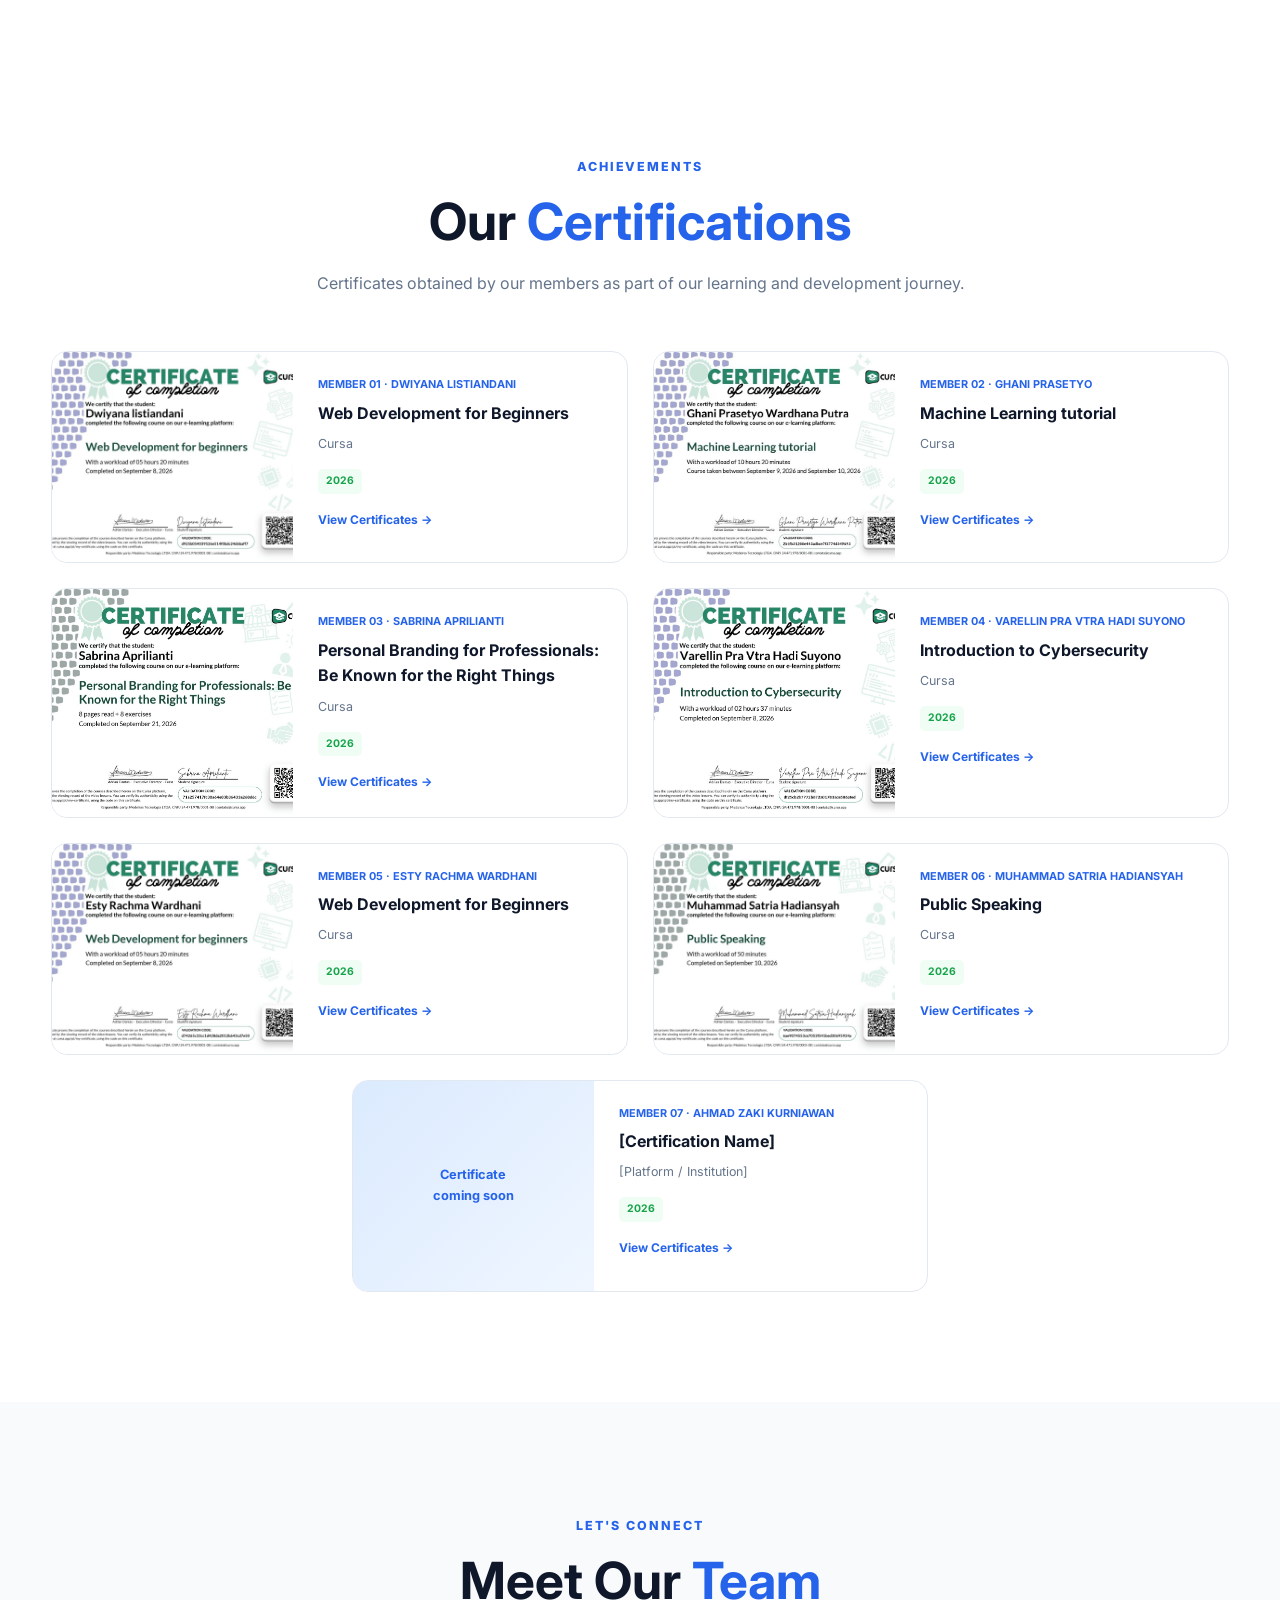
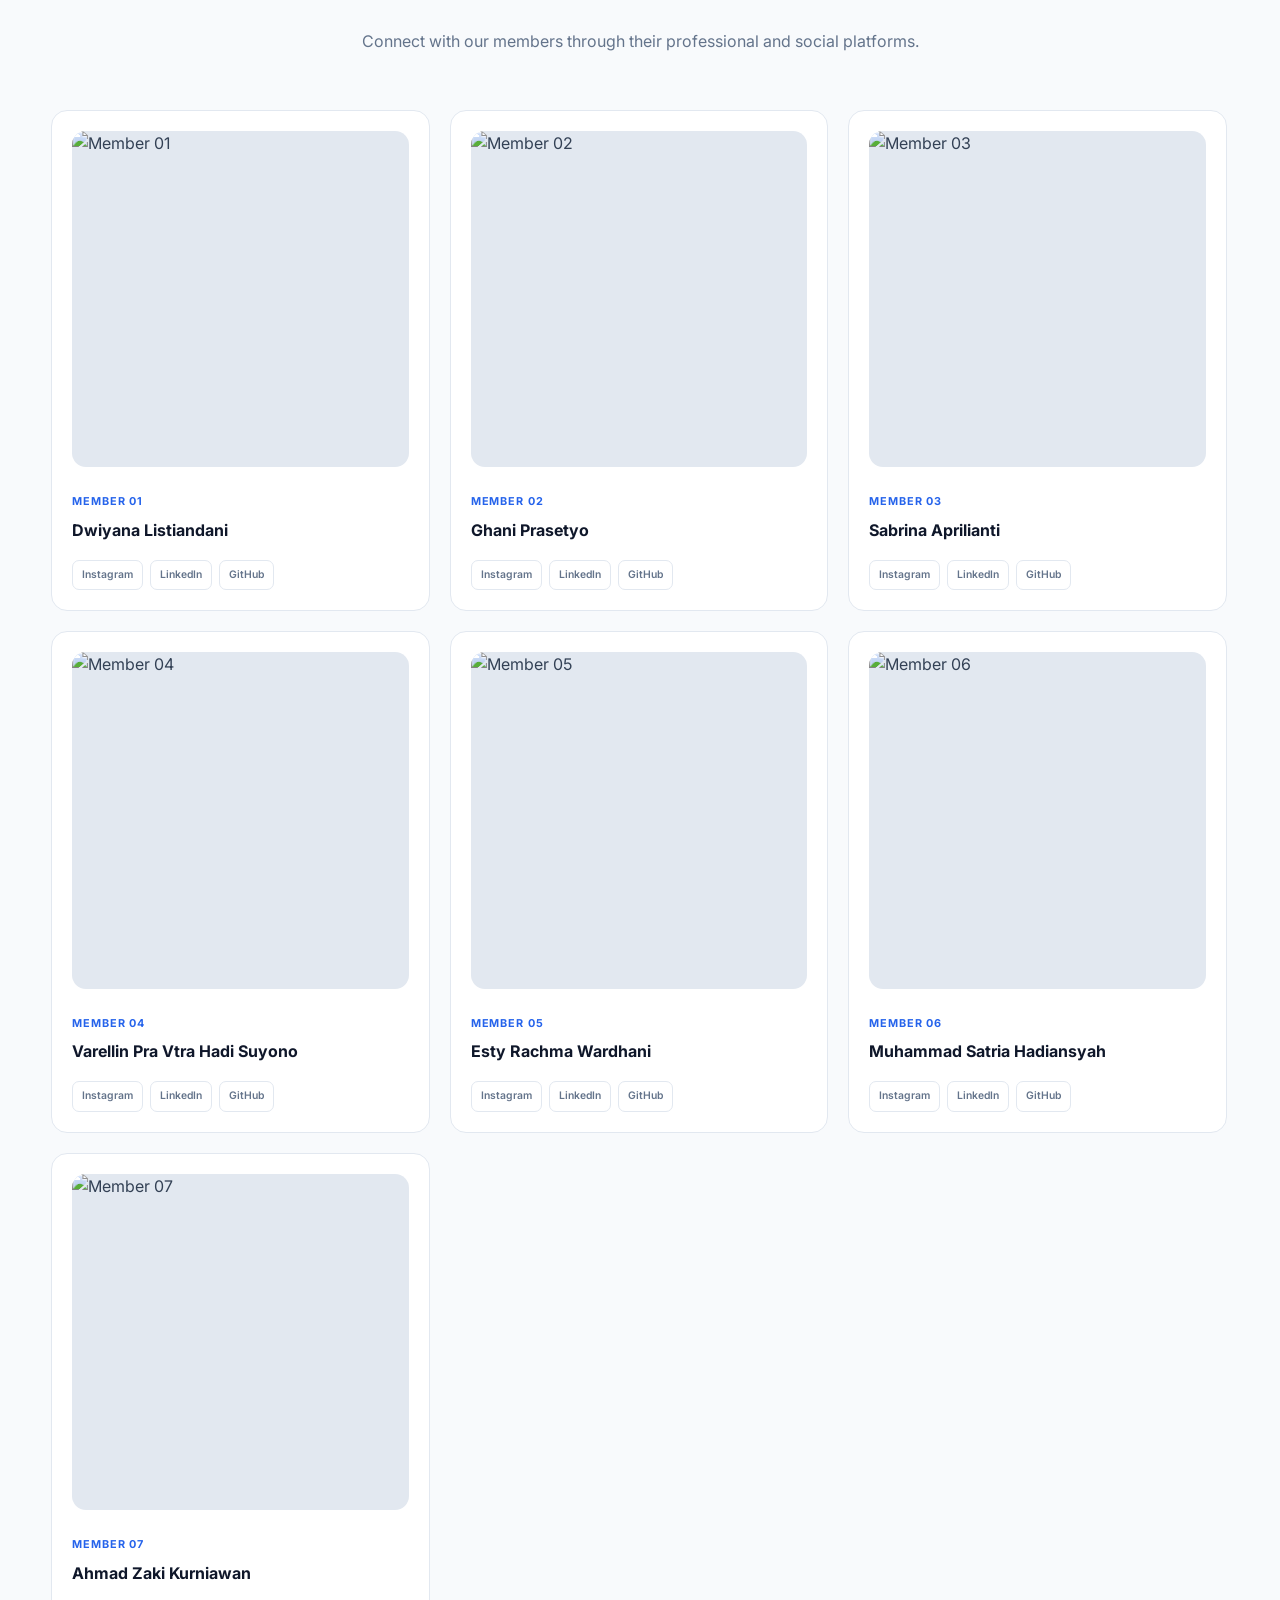
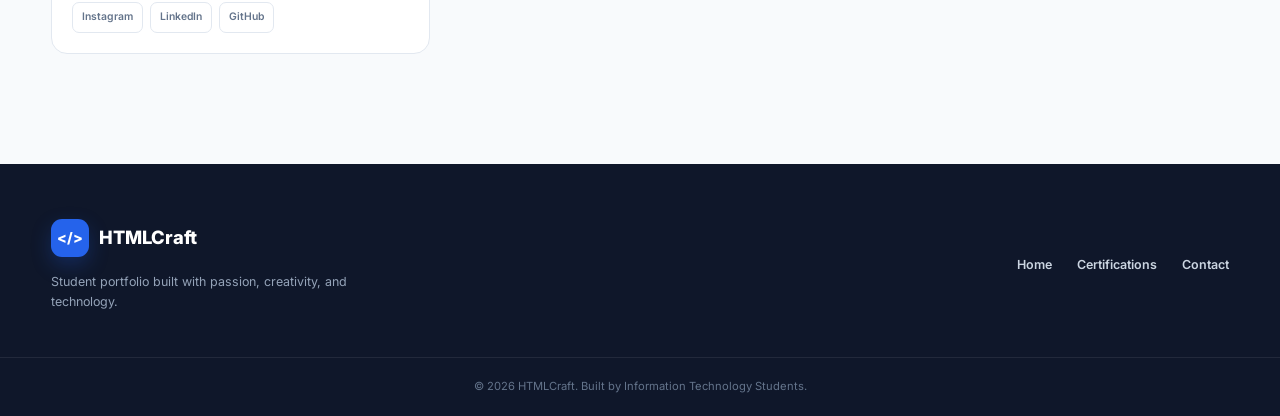
==== commit d5a749a8: "update sertifikat satria" ====
--- a/index.html
+++ b/index.html
@@ -328,9 +328,9 @@
               <div class="certificate-content">
                 <span class="certificate-member"> Member 06 · Muhammad Satria Hadiansyah </span>
 
-                <h3>[Certification Name]</h3>
-
-                <p>[Platform / Institution]</p>
+                <h3>Public Speaking</h3>
+
+                <p>Cursa</p>
 
                 <span class="certificate-year"> 2026 </span>
 
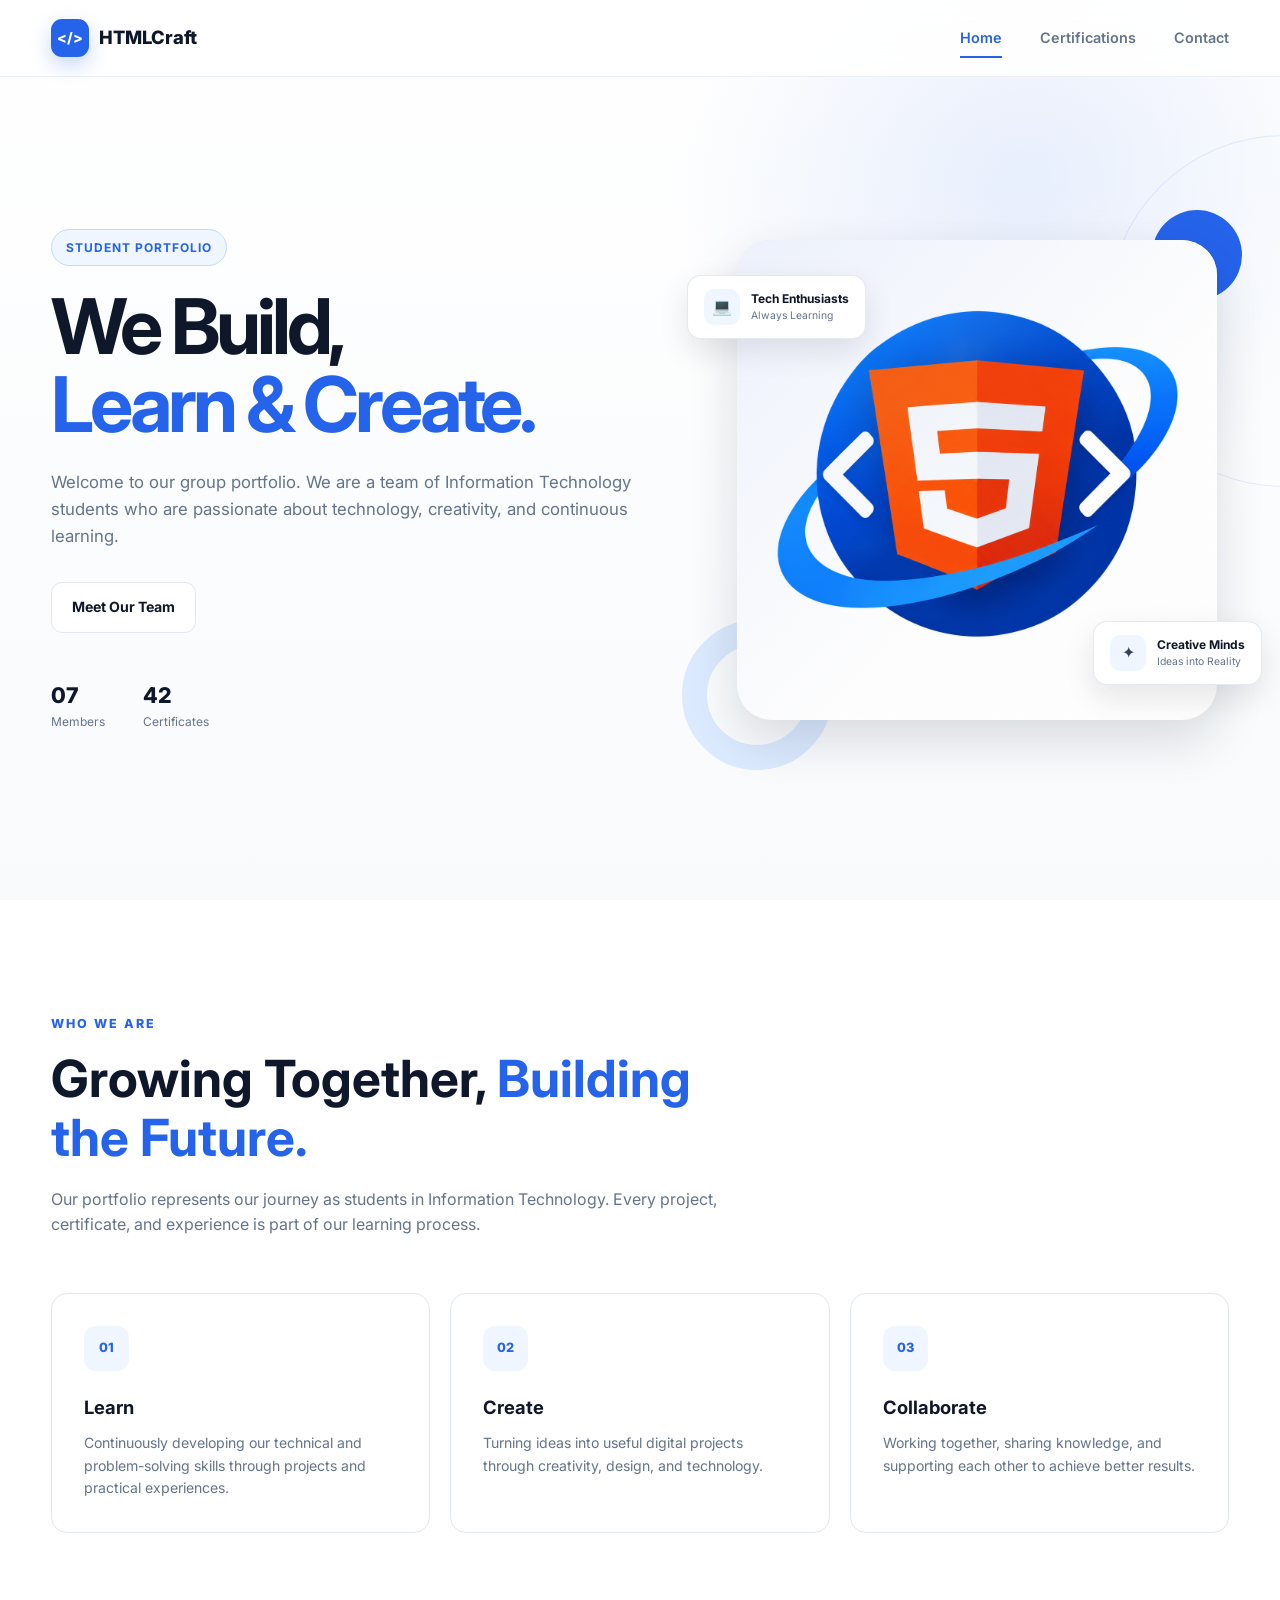
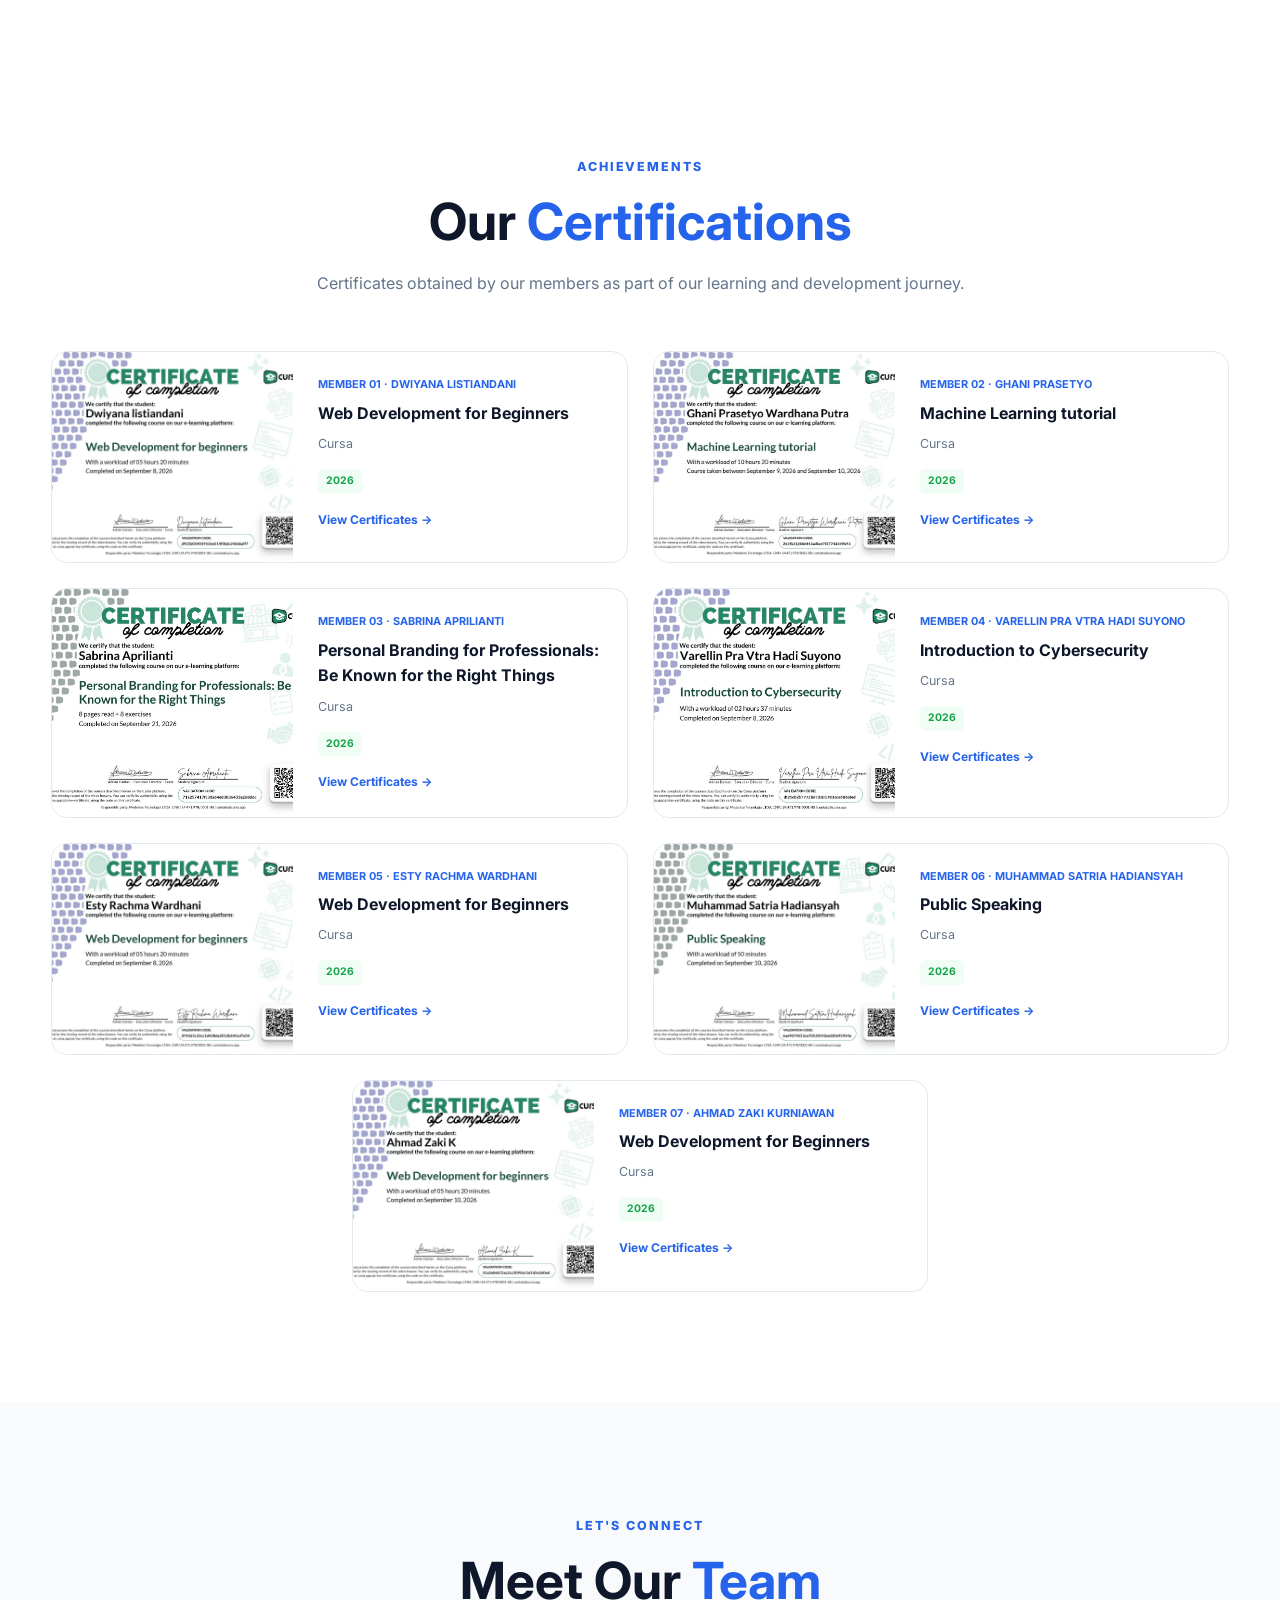
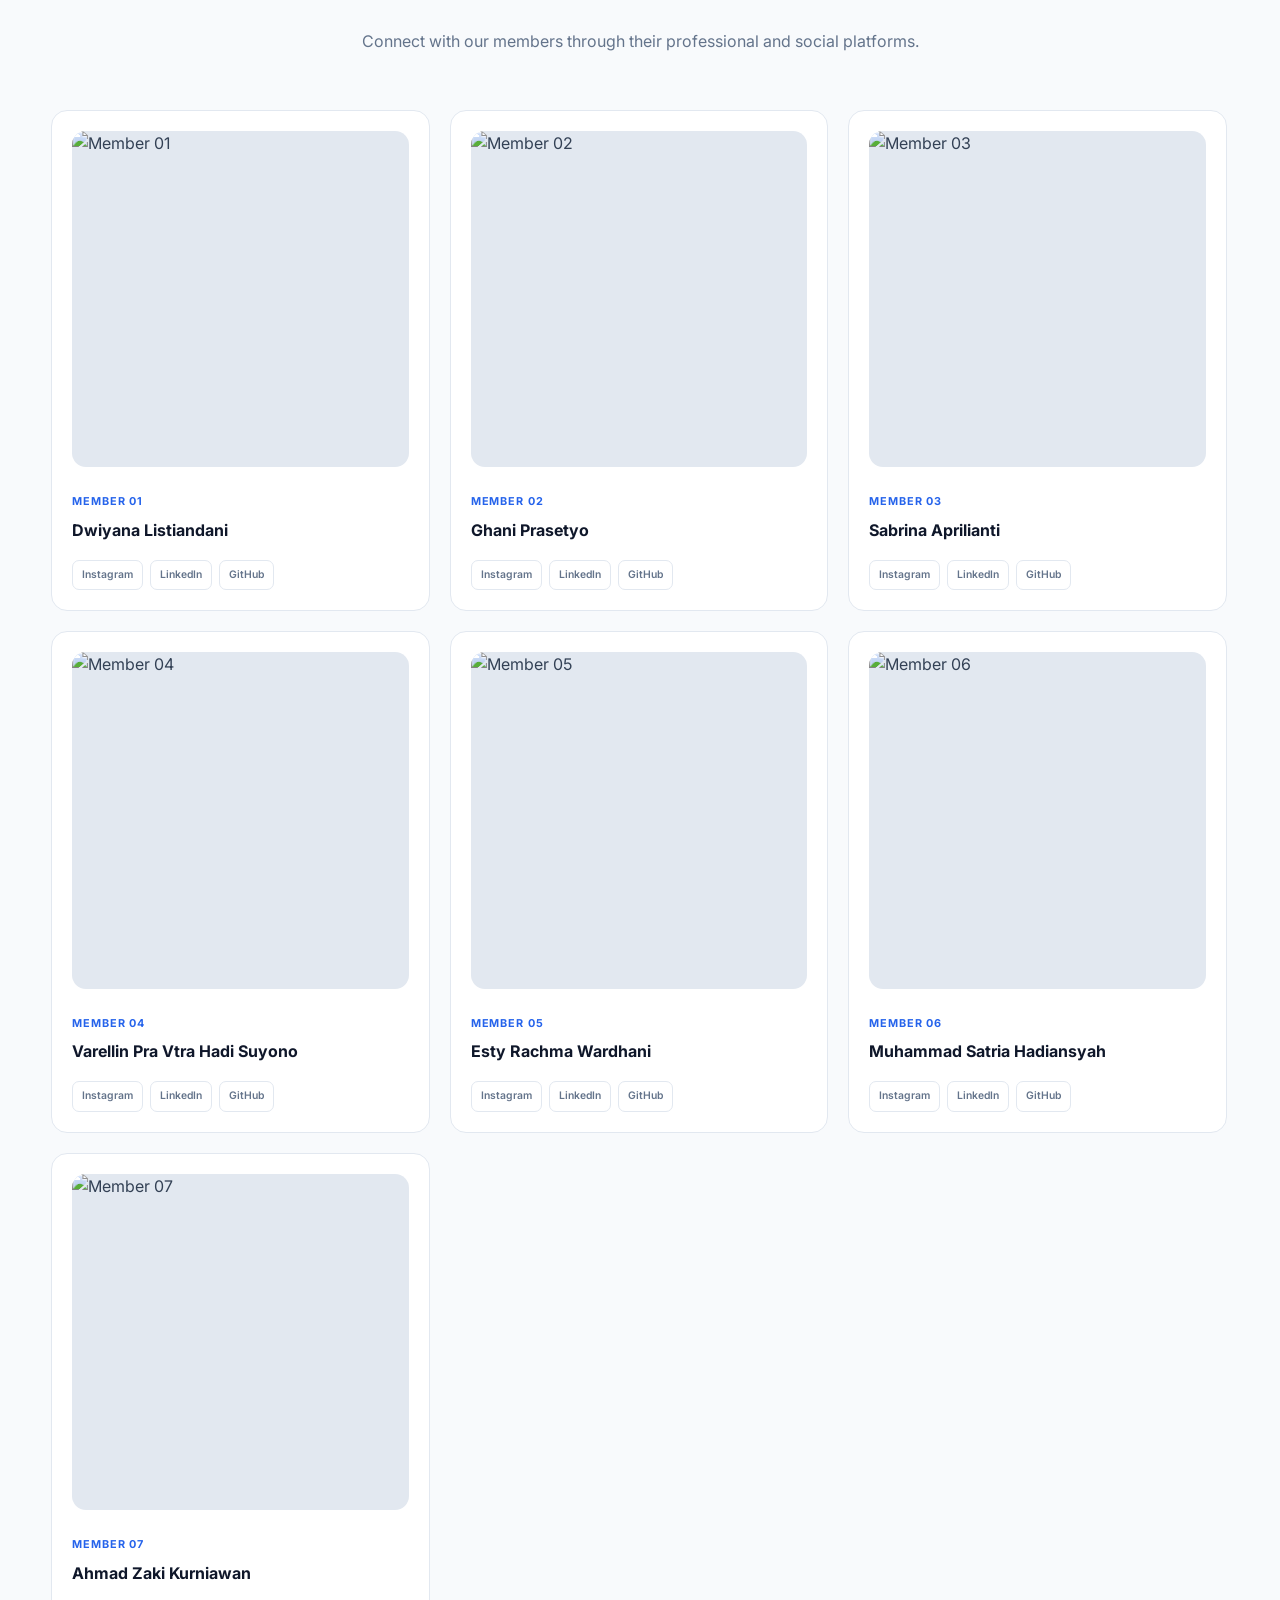
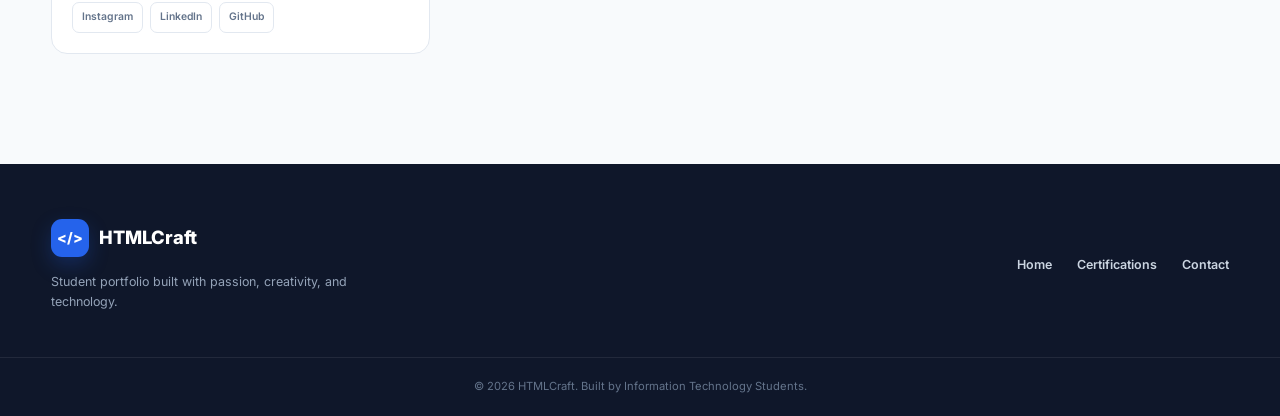
==== commit 95a84cc3: "update sertifikat zaki blm selesai" ====
--- a/index.html
+++ b/index.html
@@ -353,9 +353,9 @@
               <div class="certificate-content">
                 <span class="certificate-member"> Member 07 · Ahmad Zaki Kurniawan </span>
 
-                <h3>[Certification Name]</h3>
-
-                <p>[Platform / Institution]</p>
+                <h3>Web Development for Beginners</h3>
+
+                <p>Cursa</p>
 
                 <span class="certificate-year"> 2026 </span>
 
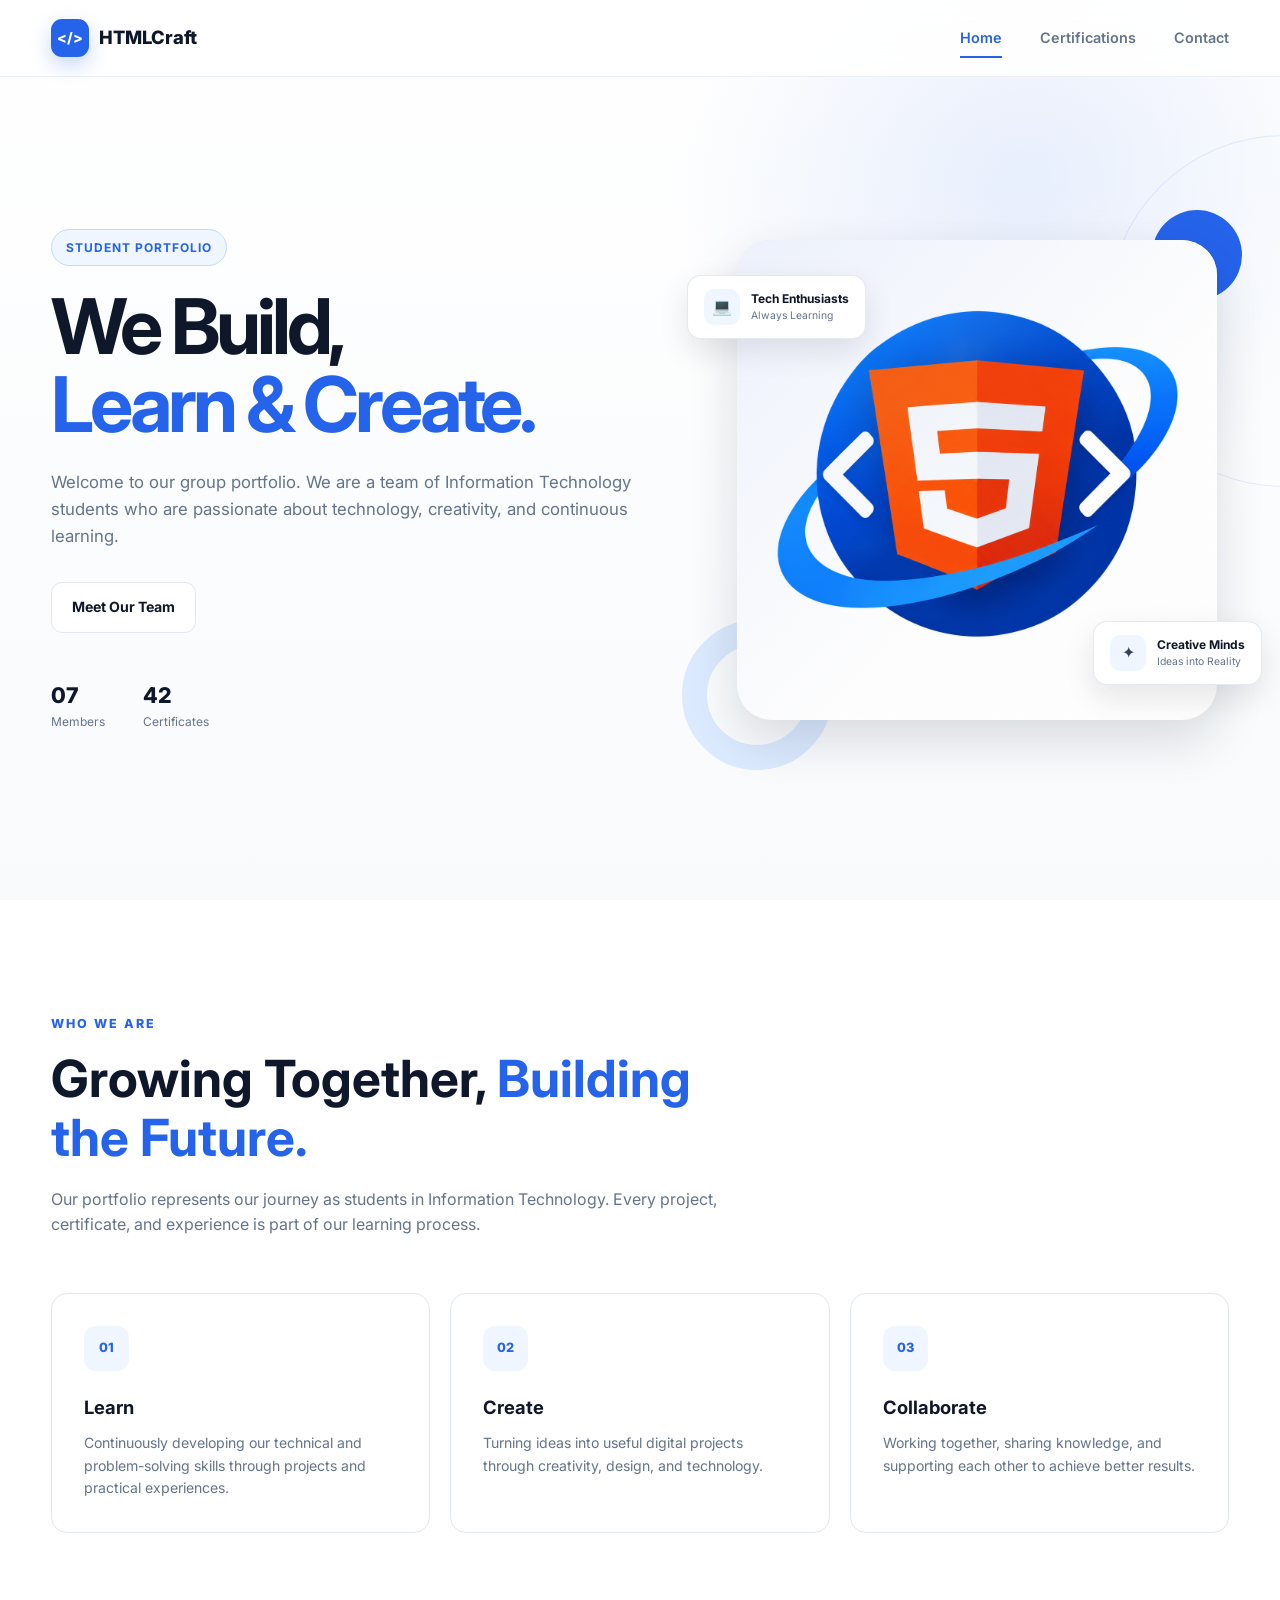
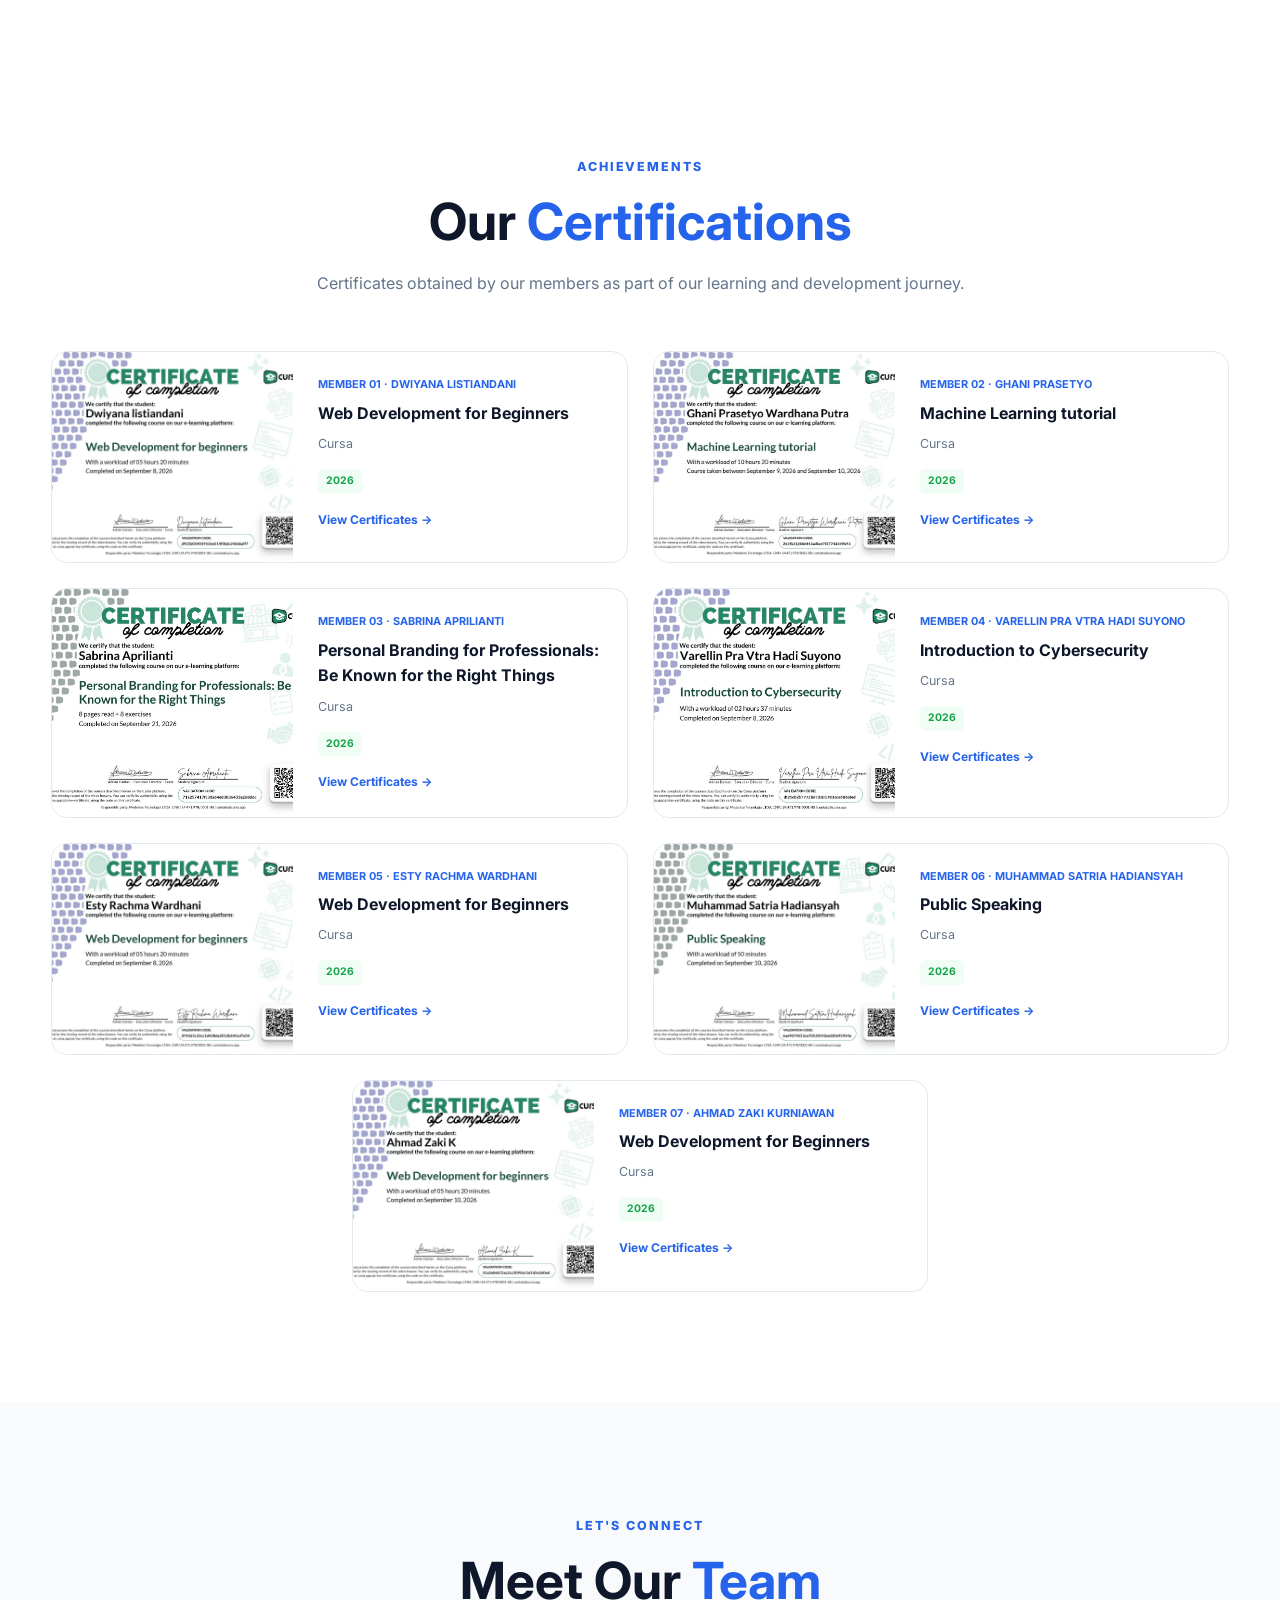
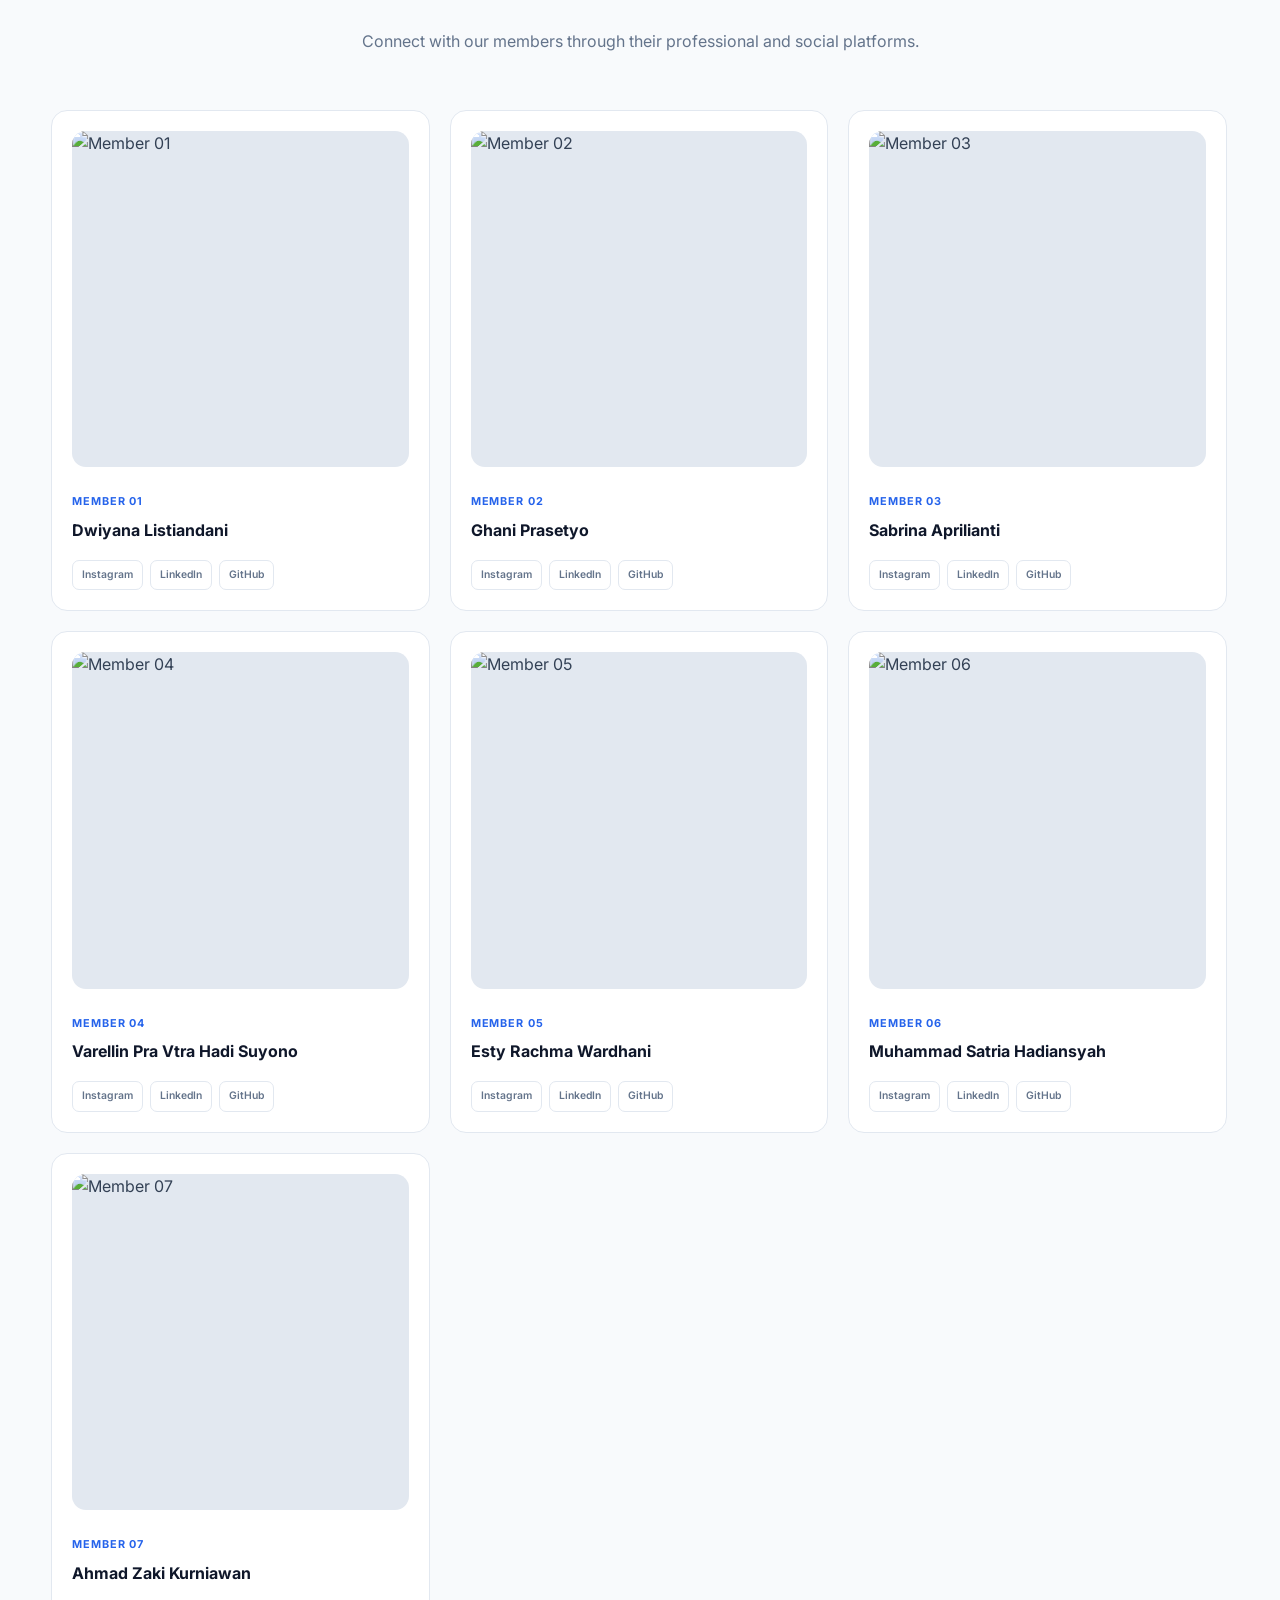
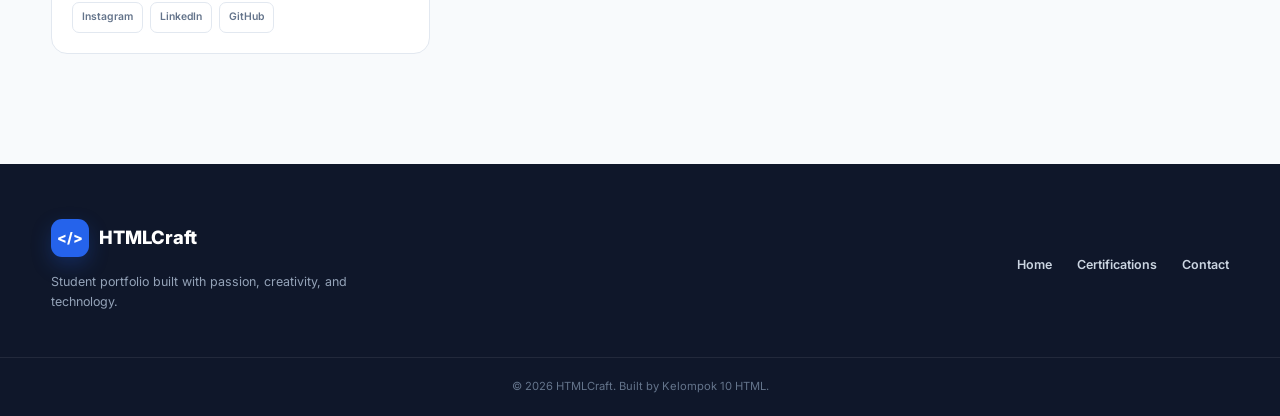
==== commit 1033863a: "update last" ====
--- a/index.html
+++ b/index.html
@@ -6,7 +6,7 @@
 
     <title>HTML_Creaft — Student Portfolio</title>
 
-    <!-- Google Fonts -->
+    
     <link rel="preconnect" href="https://fonts.googleapis.com" />
     <link rel="preconnect" href="https://fonts.gstatic.com" crossorigin />
     <link
@@ -14,12 +14,12 @@
       rel="stylesheet"
     />
 
-    <!-- CSS -->
+    
     <link rel="stylesheet" href="css/style.css" />
   </head>
 
   <body>
-    <!-- ================= NAVBAR ================= -->
+    
     <header class="navbar">
       <div class="container nav-container">
         <a href="#home" class="logo">
@@ -46,10 +46,10 @@
     </header>
 
     <main>
-      <!-- ================= HOME ================= -->
+     
       <section class="hero" id="home">
         <div class="container hero-container">
-          <!-- Hero Text -->
+       
           <div class="hero-content">
             <span class="hero-badge"> Student Portfolio </span>
 
@@ -69,7 +69,7 @@
               <a href="#contact" class="btn btn-secondary"> Meet Our Team </a>
             </div>
 
-            <!-- Small statistics -->
+            
             <div class="hero-stats">
               <div class="stat">
                 <strong>07</strong>
@@ -83,7 +83,7 @@
             </div>
           </div>
 
-          <!-- Hero Visual -->
+         
           <div class="hero-visual">
             <div class="hero-image-wrapper">
               <div class="image-decoration decoration-one"></div>
@@ -96,7 +96,7 @@
                 />
               </div>
 
-              <!-- Floating Card -->
+            
               <div class="floating-card floating-card-top">
                 <span class="floating-icon">💻</span>
                 <div>
@@ -117,7 +117,7 @@
         </div>
       </section>
 
-      <!-- ================= ABOUT / INTRO ================= -->
+      
       <section class="about section">
         <div class="container">
           <div class="section-heading">
@@ -172,7 +172,7 @@
         </div>
       </section>
 
-      <!-- ================= CERTIFICATION ================= -->
+      
       <section class="certification section" id="certifications">
         <div class="container">
           <div class="section-heading section-heading-center">
@@ -190,7 +190,7 @@
           </div>
 
           <div class="certificate-grid">
-            <!-- Certificate Member 01 -->
+            
             <article class="certificate-card">
               <div class="certificate-image">
                 <img
@@ -215,7 +215,7 @@
               </div>
             </article>
 
-            <!-- Certificate Member 02 -->
+           
             <article class="certificate-card">
               <div class="certificate-image">
                 <img
@@ -240,7 +240,7 @@
               </div>
             </article>
 
-            <!-- Certificate Member 03 -->
+            
             <article class="certificate-card">
               <div class="certificate-image">
                 <img
@@ -265,7 +265,7 @@
               </div>
             </article>
 
-            <!-- Certificate Member 04 -->
+            
             <article class="certificate-card">
               <div class="certificate-image">
                 <img
@@ -290,7 +290,7 @@
               </div>
             </article>
 
-            <!-- Certificate Member 05 -->
+           
             <article class="certificate-card">
               <div class="certificate-image">
                 <img
@@ -315,7 +315,7 @@
               </div>
             </article>
 
-            <!-- Certificate Member 06 -->
+            
             <article class="certificate-card">
               <div class="certificate-image">
                 <img
@@ -340,7 +340,7 @@
               </div>
             </article>
 
-            <!-- Certificate Member 07 -->
+            
             <article class="certificate-card">
               <div class="certificate-image">
                 <img
@@ -368,7 +368,7 @@
         </div>
       </section>
 
-      <!-- ================= CONTACT ================= -->
+      
       <section class="contact section" id="contact">
         <div class="container">
           <div class="section-heading section-heading-center">
@@ -386,7 +386,7 @@
           </div>
 
           <div class="members-grid">
-            <!-- Member 1 -->
+            
             <article class="member-card">
               <div class="member-image">
                 <img
@@ -402,7 +402,7 @@
 
                 <div class="social-links">
                   <a
-                    href="https://instagram.com/ynalstdn"
+                    href="https://www.instagram.com/ynalstdn_?utm_source=ig_web_button_share_sheet&obrf=ZDNlZDc0MzIxNw=="
                     target="_blank"
                     aria-label="Instagram"
                   >
@@ -410,7 +410,7 @@
                   </a>
 
                   <a
-                    href="https://www.linkedin.com/in/dwi-yana-69056b42b/"
+                    href="https://www.linkedin.com/in/dwiyana-listiandani-69056b42b/"
                     target="_blank"
                     aria-label="LinkedIn"
                   >
@@ -428,7 +428,7 @@
               </div>
             </article>
 
-            <!-- Member 2 -->
+            
             <article class="member-card">
               <div class="member-image">
                 <img src="1787063438136.png" alt="Member 02" />
@@ -445,7 +445,7 @@
                   </a>
 
                   <a
-                    href="https://www.linkedin.com/in/ghani-prasetyo-9216b642a?utm_source=share_via&utm_content=profile&utm_medium=member_ios"
+                    href="https://www.linkedin.com/in/ghani-prasetyo-9216b642a/"
                     target="_blank"
                   >
                     LinkedIn
@@ -458,7 +458,7 @@
               </div>
             </article>
 
-            <!-- Member 3 -->
+            
             <article class="member-card">
               <div class="member-image">
                 <img src="1787152727975.jpg" alt="Member 03" />
@@ -475,7 +475,7 @@
                   </a>
 
                   <a
-                    href="https://id.linkedin.com/in/sabrina-aprilianti-33143242b"
+                    href="https://www.linkedin.com/in/sabrina-aprilianti-33143242b/"
                     target="_blank"
                   >
                     LinkedIn
@@ -491,7 +491,7 @@
               </div>
             </article>
 
-            <!-- Member 4 -->
+            
             <article class="member-card">
               <div class="member-image">
                 <img src="1787227420527.png" alt="Member 04" />
@@ -508,7 +508,7 @@
                   </a>
 
                   <a
-                    href="https://www.linkedin.com/in/varelin-pra-a5774842b/"
+                    href="https://www.linkedin.com/in/varellin-pra-a5774842b/"
                     target="_blank"
                   >
                     LinkedIn
@@ -521,7 +521,7 @@
               </div>
             </article>
 
-            <!-- Member 5 -->
+            
             <article class="member-card">
               <div class="member-image">
                 <img src="1787143454616.png" alt="Member 05" />
@@ -538,7 +538,7 @@
                   </a>
 
                   <a
-                    href="https://www.linkedin.com/in/esty-rachma-wardhani-a84837411?utm_source=share_via&utm_content=profile&utm_medium=member_android"
+                    href="https://www.linkedin.com/in/esty-rachma-wardhani-a84837411/"
                     target="_blank"
                   >
                     LinkedIn
@@ -554,7 +554,7 @@
               </div>
             </article>
 
-            <!-- Member 6 -->
+            
             <article class="member-card">
               <div class="member-image">
                 <img src="1787232842586.png" alt="Member 06" />
@@ -571,7 +571,7 @@
                   </a>
 
                   <a
-                    href="https://www.linkedin.com/in/m-satria-hadiansyah-a6946842b"
+                    href="https://www.linkedin.com/in/m-satria-hadiansyah-a6946842b/"
                     target="_blank"
                   >
                     LinkedIn
@@ -586,7 +586,7 @@
                 </div>
               </div>
             </article>
-            <!-- Member 7 -->
+            
             <article class="member-card">
               <div class="member-image">
                 <img src="1787231195574.png" alt="Member 07" />
@@ -598,12 +598,12 @@
                 <h3>Ahmad Zaki Kurniawan</h3>
 
                 <div class="social-links">
-                  <a href="https://instagram.com/ryzafocalors" target="_blank">
+                  <a href="https://www.instagram.com/z4you7.61?utm_source=ig_web_button_share_sheet&mdxt=ZDNlZDc0MzIxNw==" target="_blank">
                     Instagram
                   </a>
 
                   <a
-                    href="https://www.linkedin.com/in/ahmad-zaki-63880842b"
+                    href="https://www.linkedin.com/in/ahmad-zaki-63880842b/"
                     target="_blank"
                   >
                     LinkedIn
@@ -623,7 +623,7 @@
       </section>
     </main>
 
-    <!-- ================= FOOTER ================= -->
+    
     <footer class="footer">
       <div class="container footer-container">
         <div class="footer-brand">
@@ -645,11 +645,11 @@
       </div>
 
       <div class="footer-bottom">
-        <p>© 2026 HTMLCraft. Built by Information Technology Students.</p>
+        <p>© 2026 HTMLCraft. Built by Kelompok 10 HTML.</p>
       </div>
     </footer>
 
-    <!-- JavaScript -->
+    
     <script src="js/script.js"></script>
   </body>
 </html>
--- a/css/style.css
+++ b/css/style.css
@@ -1,12 +1,4 @@
-/* =========================================================
-   TECHNOVA — STUDENT PORTFOLIO
-   style.css
-   ========================================================= */
-
-
-/* =========================================================
-   1. ROOT VARIABLES
-   ========================================================= */
+
 
 :root {
     --primary: #2563eb;
@@ -39,9 +31,7 @@
 }
 
 
-/* =========================================================
-   2. RESET
-   ========================================================= */
+
 
 * {
     margin: 0;
@@ -82,9 +72,7 @@
 }
 
 
-/* =========================================================
-   3. GLOBAL
-   ========================================================= */
+
 
 .container {
     width: min(92%, var(--container));
@@ -137,9 +125,7 @@
 }
 
 
-/* =========================================================
-   4. NAVBAR
-   ========================================================= */
+
 
 .navbar {
     position: fixed;
@@ -167,7 +153,7 @@
 }
 
 
-/* Logo */
+
 
 .logo {
     display: inline-flex;
@@ -199,7 +185,7 @@
 }
 
 
-/* Navigation */
+
 
 .nav-menu {
     display: flex;
@@ -247,7 +233,7 @@
 }
 
 
-/* Mobile menu button */
+
 
 .menu-toggle {
     display: none;
@@ -277,9 +263,7 @@
 }
 
 
-/* =========================================================
-   5. HERO
-   ========================================================= */
+
 
 .hero {
     position: relative;
@@ -333,7 +317,7 @@
 }
 
 
-/* Hero content */
+
 
 .hero-content {
     width: 52%;
@@ -388,7 +372,7 @@
 }
 
 
-/* Hero buttons */
+
 
 .hero-buttons {
     display: flex;
@@ -450,7 +434,7 @@
 }
 
 
-/* Hero statistics */
+
 
 .hero-stats {
     display: flex;
@@ -479,9 +463,7 @@
 }
 
 
-/* =========================================================
-   6. HERO VISUAL
-   ========================================================= */
+
 
 .hero-visual {
     width: 44%;
@@ -540,7 +522,7 @@
 }
 
 
-/* Decorations */
+
 
 .image-decoration {
     position: absolute;
@@ -575,7 +557,7 @@
 }
 
 
-/* Floating cards */
+
 
 .floating-card {
     position: absolute;
@@ -640,9 +622,7 @@
 }
 
 
-/* =========================================================
-   7. ABOUT
-   ========================================================= */
+
 
 .about {
     background: var(--white);
@@ -710,9 +690,7 @@
 }
 
 
-/* =========================================================
-   8. PORTFOLIO
-   ========================================================= */
+
 
 .portfolio {
     background: var(--background);
@@ -756,7 +734,7 @@
 }
 
 
-/* Portfolio grid */
+
 
 .portfolio-grid {
     display: flex;
@@ -791,7 +769,7 @@
 }
 
 
-/* Portfolio image */
+
 
 .portfolio-image {
     position: relative;
@@ -834,7 +812,7 @@
 }
 
 
-/* Portfolio content */
+
 
 .portfolio-content {
     padding: 25px;
@@ -868,7 +846,7 @@
 }
 
 
-/* Technology tags */
+
 
 .tech-stack {
     display: flex;
@@ -909,9 +887,7 @@
 }
 
 
-/* =========================================================
-   9. CERTIFICATION
-   ========================================================= */
+
 
 .certification {
     background: var(--white);
@@ -1021,9 +997,7 @@
 }
 
 
-/* =========================================================
-   10. CONTACT / TEAM
-   ========================================================= */
+
 
 .contact {
     background: var(--background);
@@ -1060,7 +1034,7 @@
 }
 
 
-/* Member image */
+
 
 .member-image {
     width: 100%;
@@ -1089,7 +1063,7 @@
 }
 
 
-/* Member info */
+
 
 .member-role {
     color: var(--primary);
@@ -1111,7 +1085,7 @@
 }
 
 
-/* Social links */
+
 
 .social-links {
     display: flex;
@@ -1145,9 +1119,7 @@
 }
 
 
-/* =========================================================
-   11. FOOTER
-   ========================================================= */
+
 
 .footer {
     background: var(--dark);
@@ -1215,9 +1187,7 @@
 }
 
 
-/* =========================================================
-   12. SCROLL ANIMATION
-   ========================================================= */
+
 
 .about-card,
 .portfolio-card,
@@ -1229,9 +1199,7 @@
 }
 
 
-/* =========================================================
-   13. RESPONSIVE — TABLET
-   ========================================================= */
+
 
 @media (max-width: 900px) {
 
@@ -1240,14 +1208,14 @@
     }
 
 
-    /* Navbar */
+    
 
     .nav-menu {
         gap: 22px;
     }
 
 
-    /* Hero */
+    
 
     .hero {
         padding-top: 130px;
@@ -1278,21 +1246,21 @@
     }
 
 
-    /* Portfolio */
+    
 
     .portfolio-card {
         width: calc(50% - 12.5px);
     }
 
 
-    /* Team */
+    
 
     .member-card {
         width: calc(50% - 10px);
     }
 
 
-    /* Certificates */
+    
 
     .certificate-card {
         width: 100%;
@@ -1301,9 +1269,7 @@
 }
 
 
-/* =========================================================
-   14. RESPONSIVE — MOBILE
-   ========================================================= */
+
 
 @media (max-width: 700px) {
 
@@ -1312,7 +1278,7 @@
     }
 
 
-    /* Navbar */
+    
 
     .nav-container {
         min-height: 68px;
@@ -1372,7 +1338,7 @@
     }
 
 
-    /* Hero */
+    
 
     .hero {
         min-height: auto;
@@ -1428,7 +1394,7 @@
     }
 
 
-    /* About */
+    
 
     .about-grid {
         flex-direction: column;
@@ -1439,7 +1405,7 @@
     }
 
 
-    /* Portfolio */
+    
 
     .portfolio-grid {
         flex-direction: column;
@@ -1454,7 +1420,7 @@
     }
 
 
-    /* Certificates */
+    
 
     .certificate-grid {
         flex-direction: column;
@@ -1479,7 +1445,7 @@
     }
 
 
-    /* Members */
+    
 
     .members-grid {
         flex-direction: column;
@@ -1490,7 +1456,7 @@
     }
 
 
-    /* Footer */
+    
 
     .footer-container {
         flex-direction: column;
@@ -1505,9 +1471,6 @@
 }
 
 
-/* =========================================================
-   15. SMALL MOBILE
-   ========================================================= */
 
 @media (max-width: 420px) {
 
@@ -1568,11 +1531,7 @@
 
 }
 
-/* =========================================================
-   16. TAMBAHAN — SERTIFIKAT (halaman utama & certificates.html)
-   ========================================================= */
-
-/* 7 kartu: kartu terakhir otomatis di tengah */
+
 .certificate-grid {
     justify-content: center;
 }
@@ -1596,7 +1555,7 @@
     font-weight: 700;
 }
 
-/* Placeholder kalau gambar belum diupload */
+
 .no-image {
     position: relative;
     background: linear-gradient(135deg, #dbeafe, #eff6ff);
@@ -1619,7 +1578,7 @@
 }
 
 
-/* ---------- Halaman certificates.html ---------- */
+
 
 .member-hero {
     padding: 130px 0 40px;
@@ -1760,7 +1719,7 @@
     margin-bottom: 0;
 }
 
-/* Navigasi antar anggota */
+
 .member-nav {
     display: flex;
     align-items: center;
@@ -1806,7 +1765,7 @@
     color: var(--white);
 }
 
-/* Lightbox */
+
 .lightbox {
     position: fixed;
     inset: 0;
